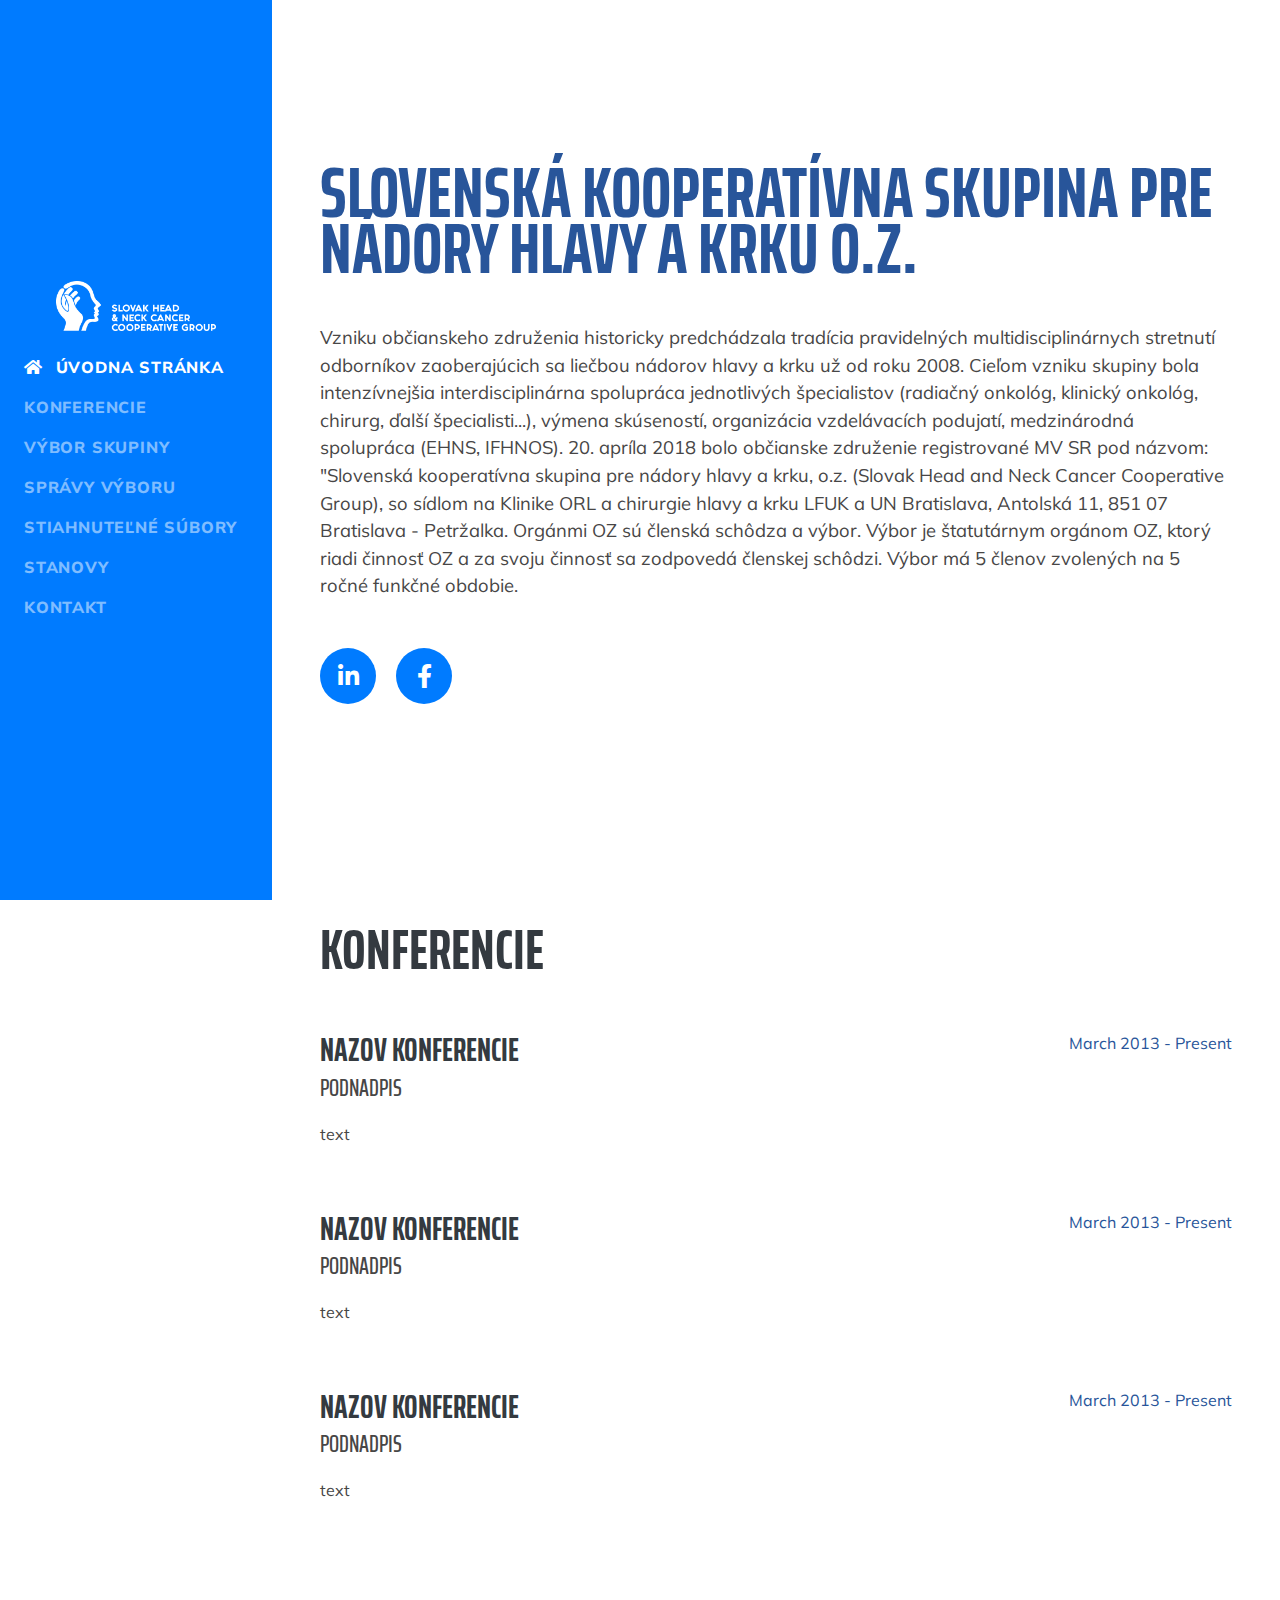
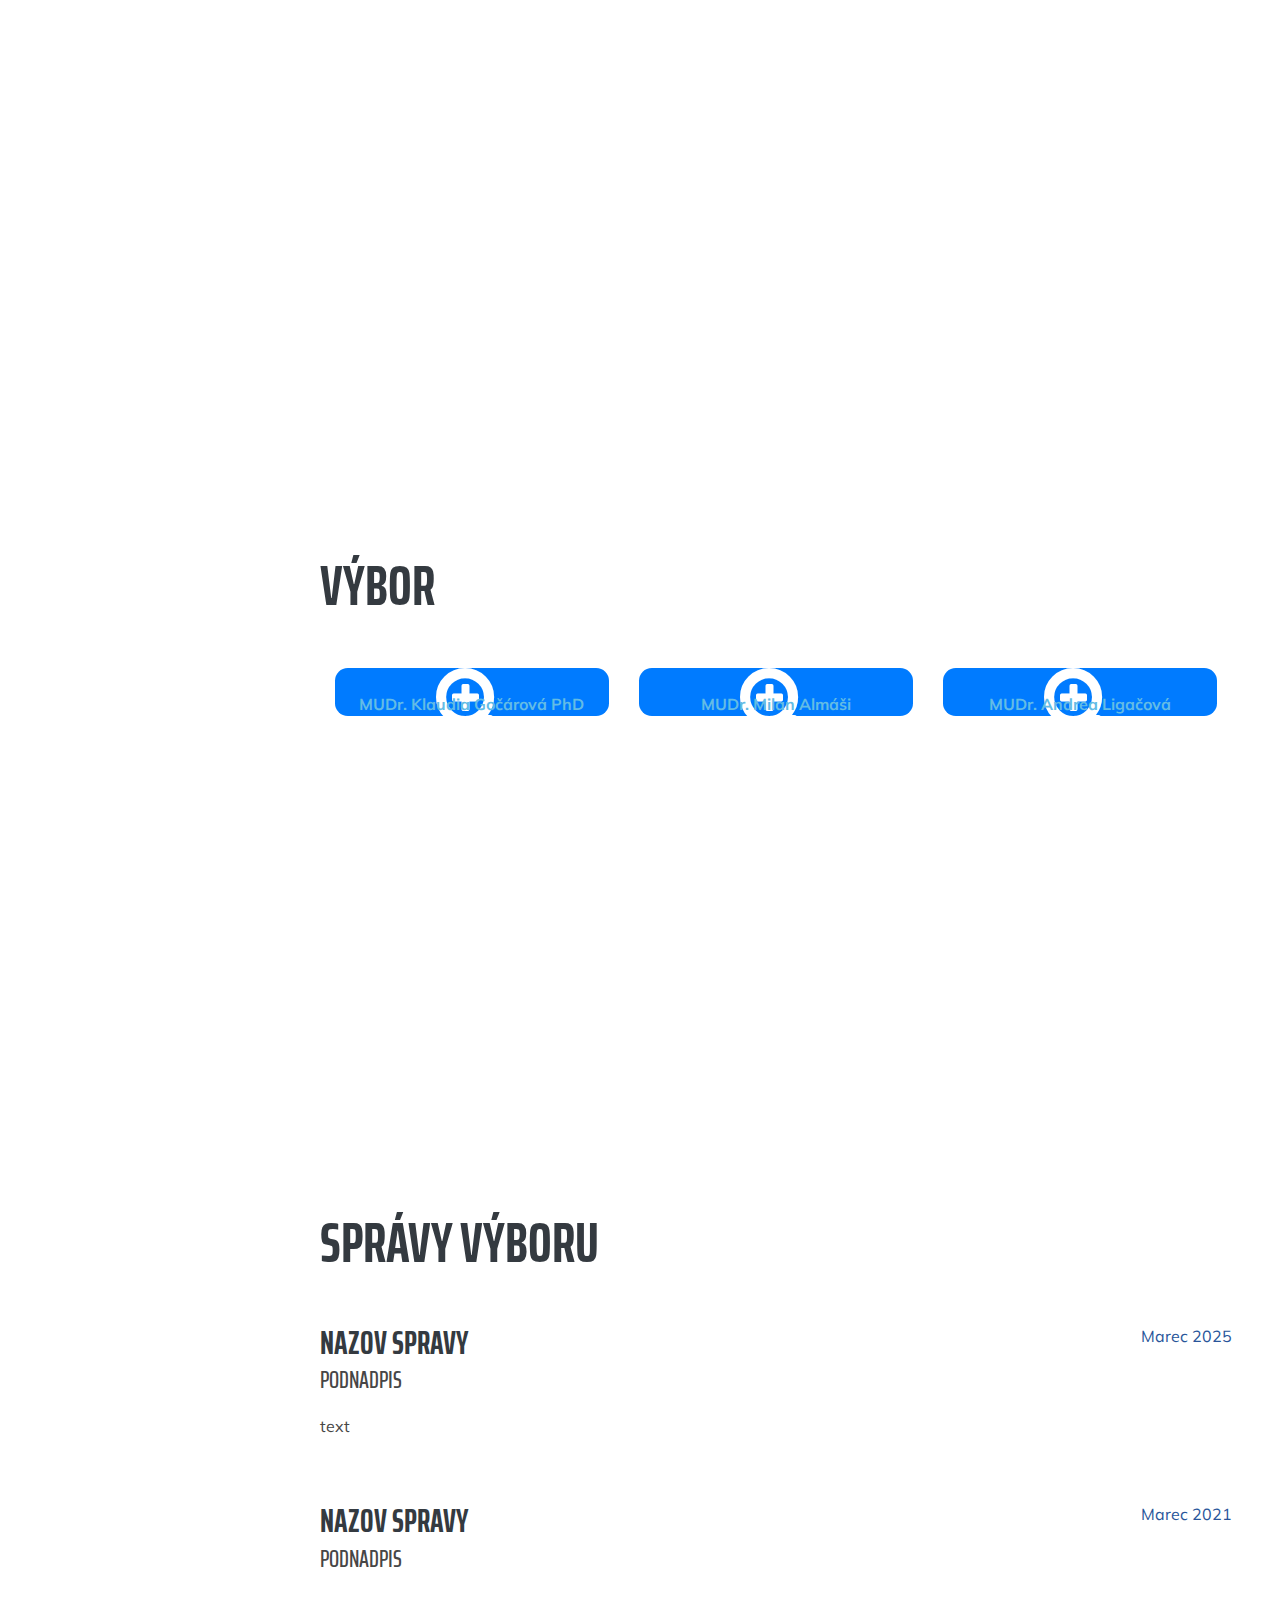
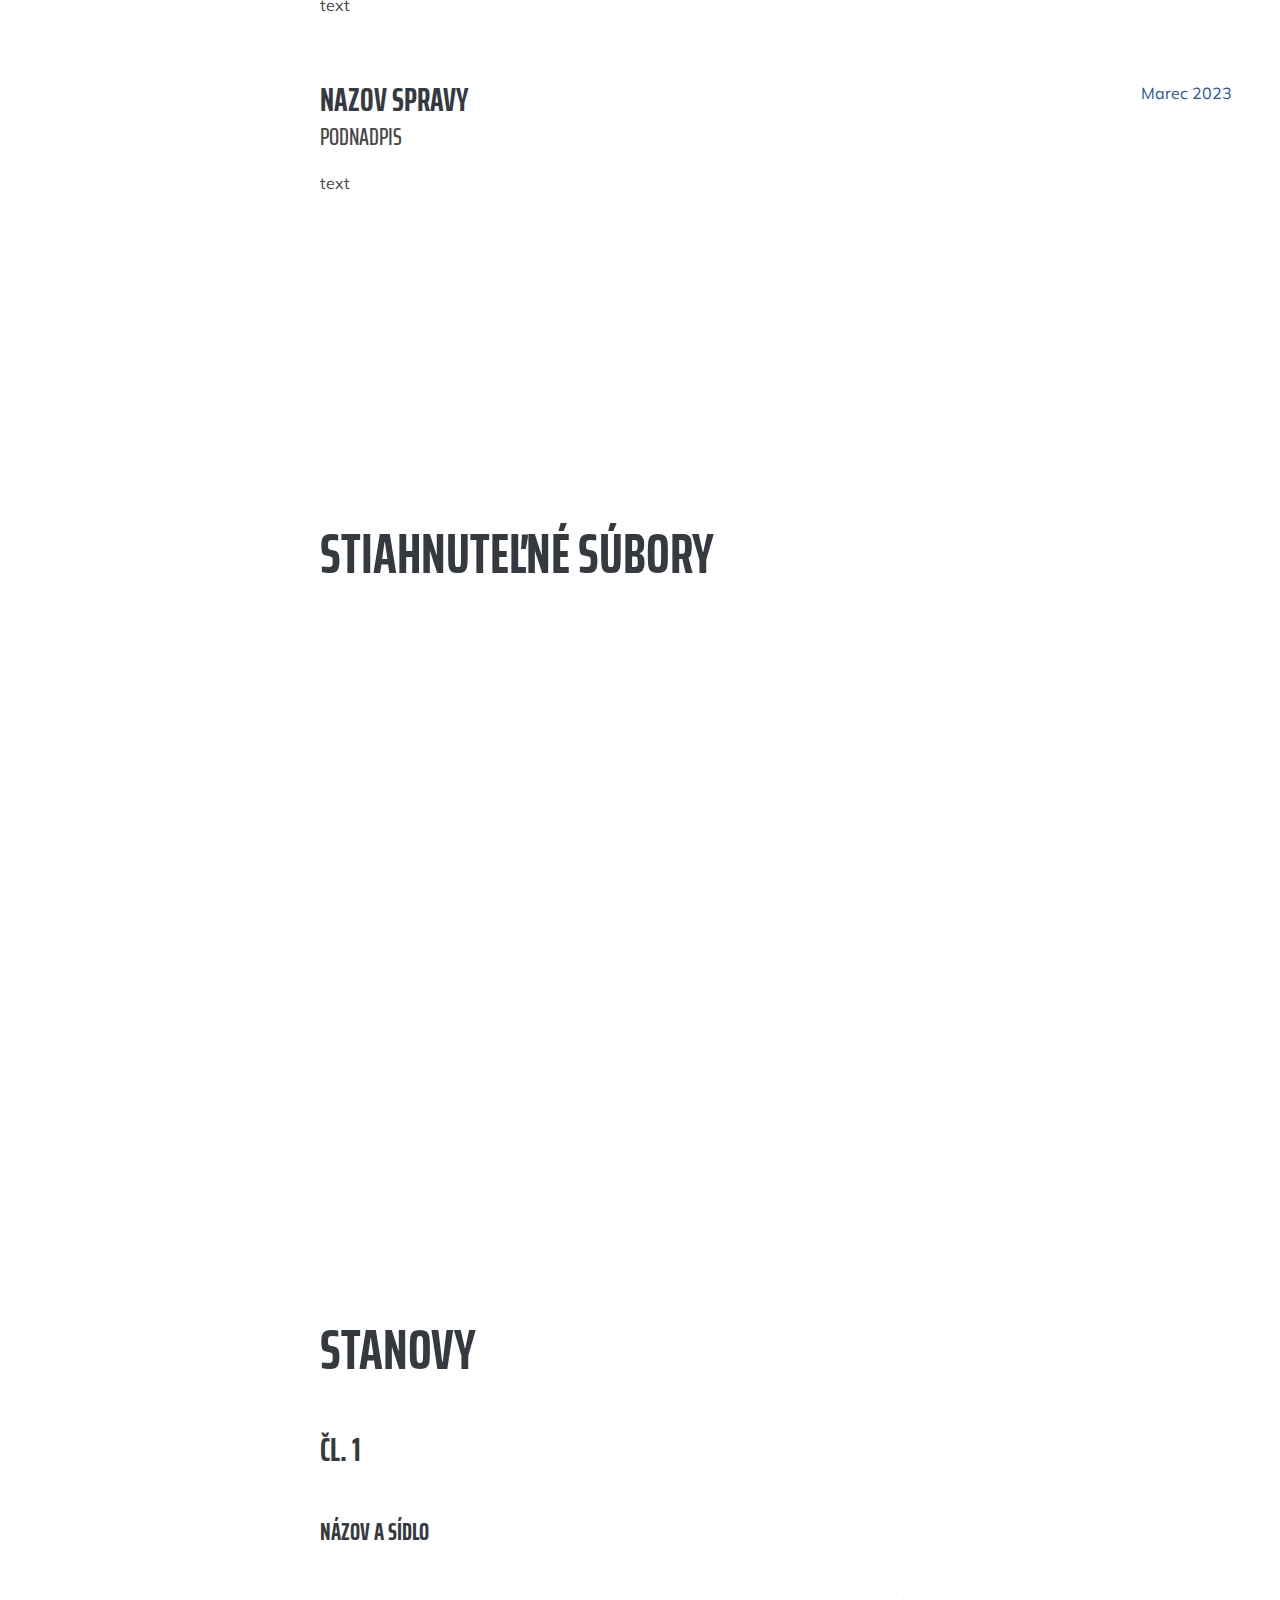
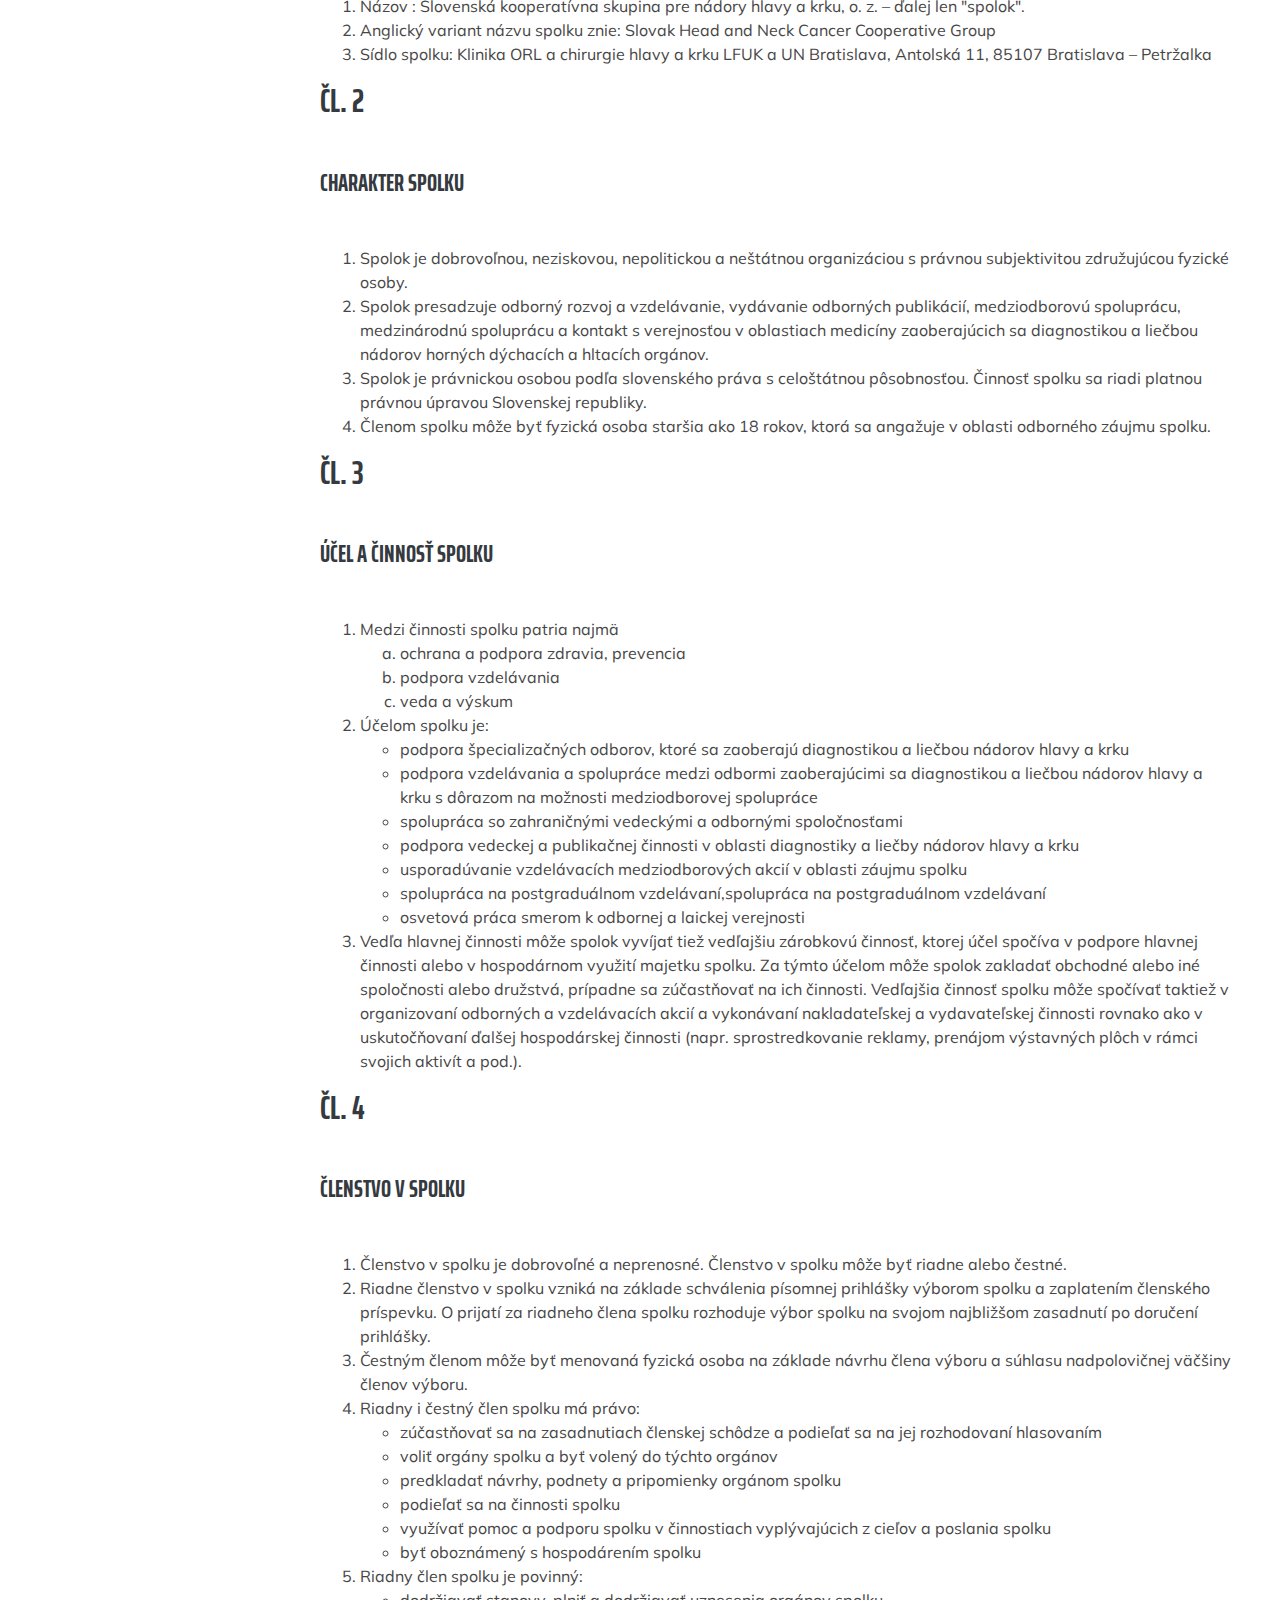
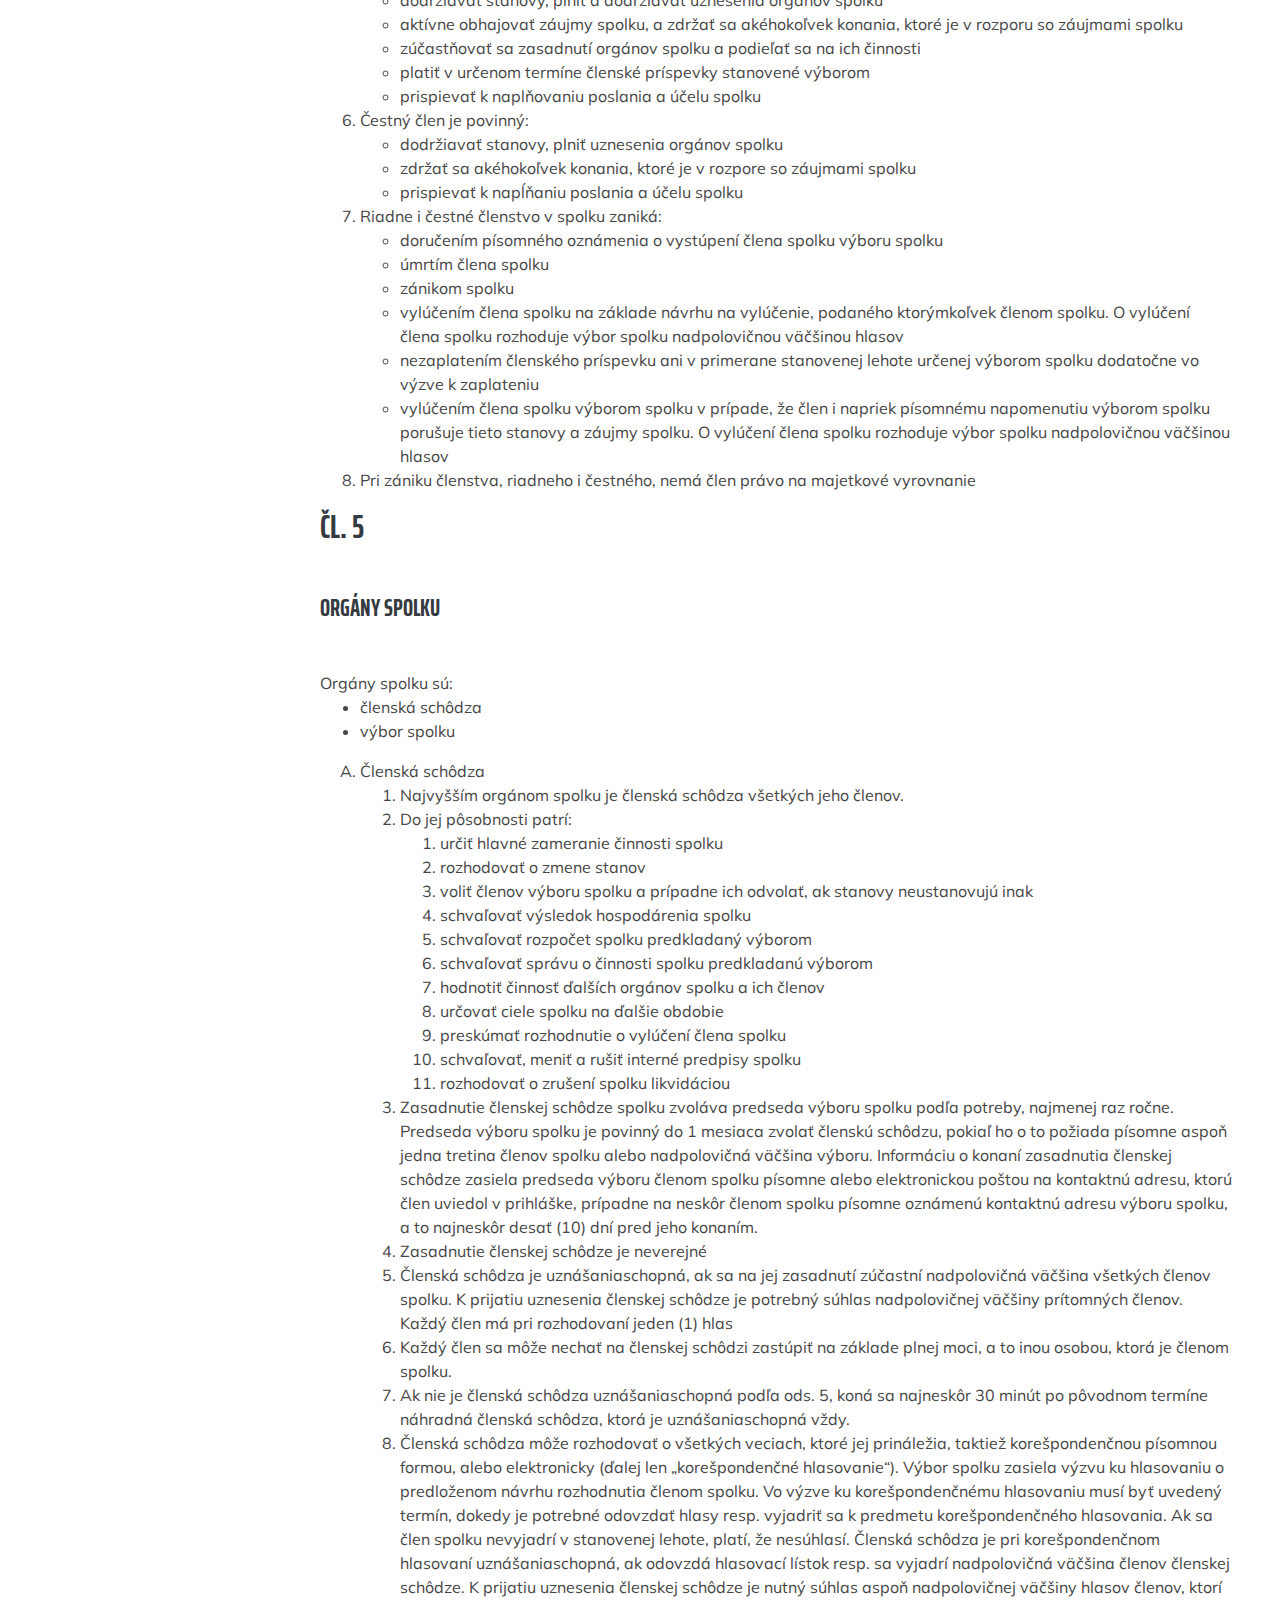
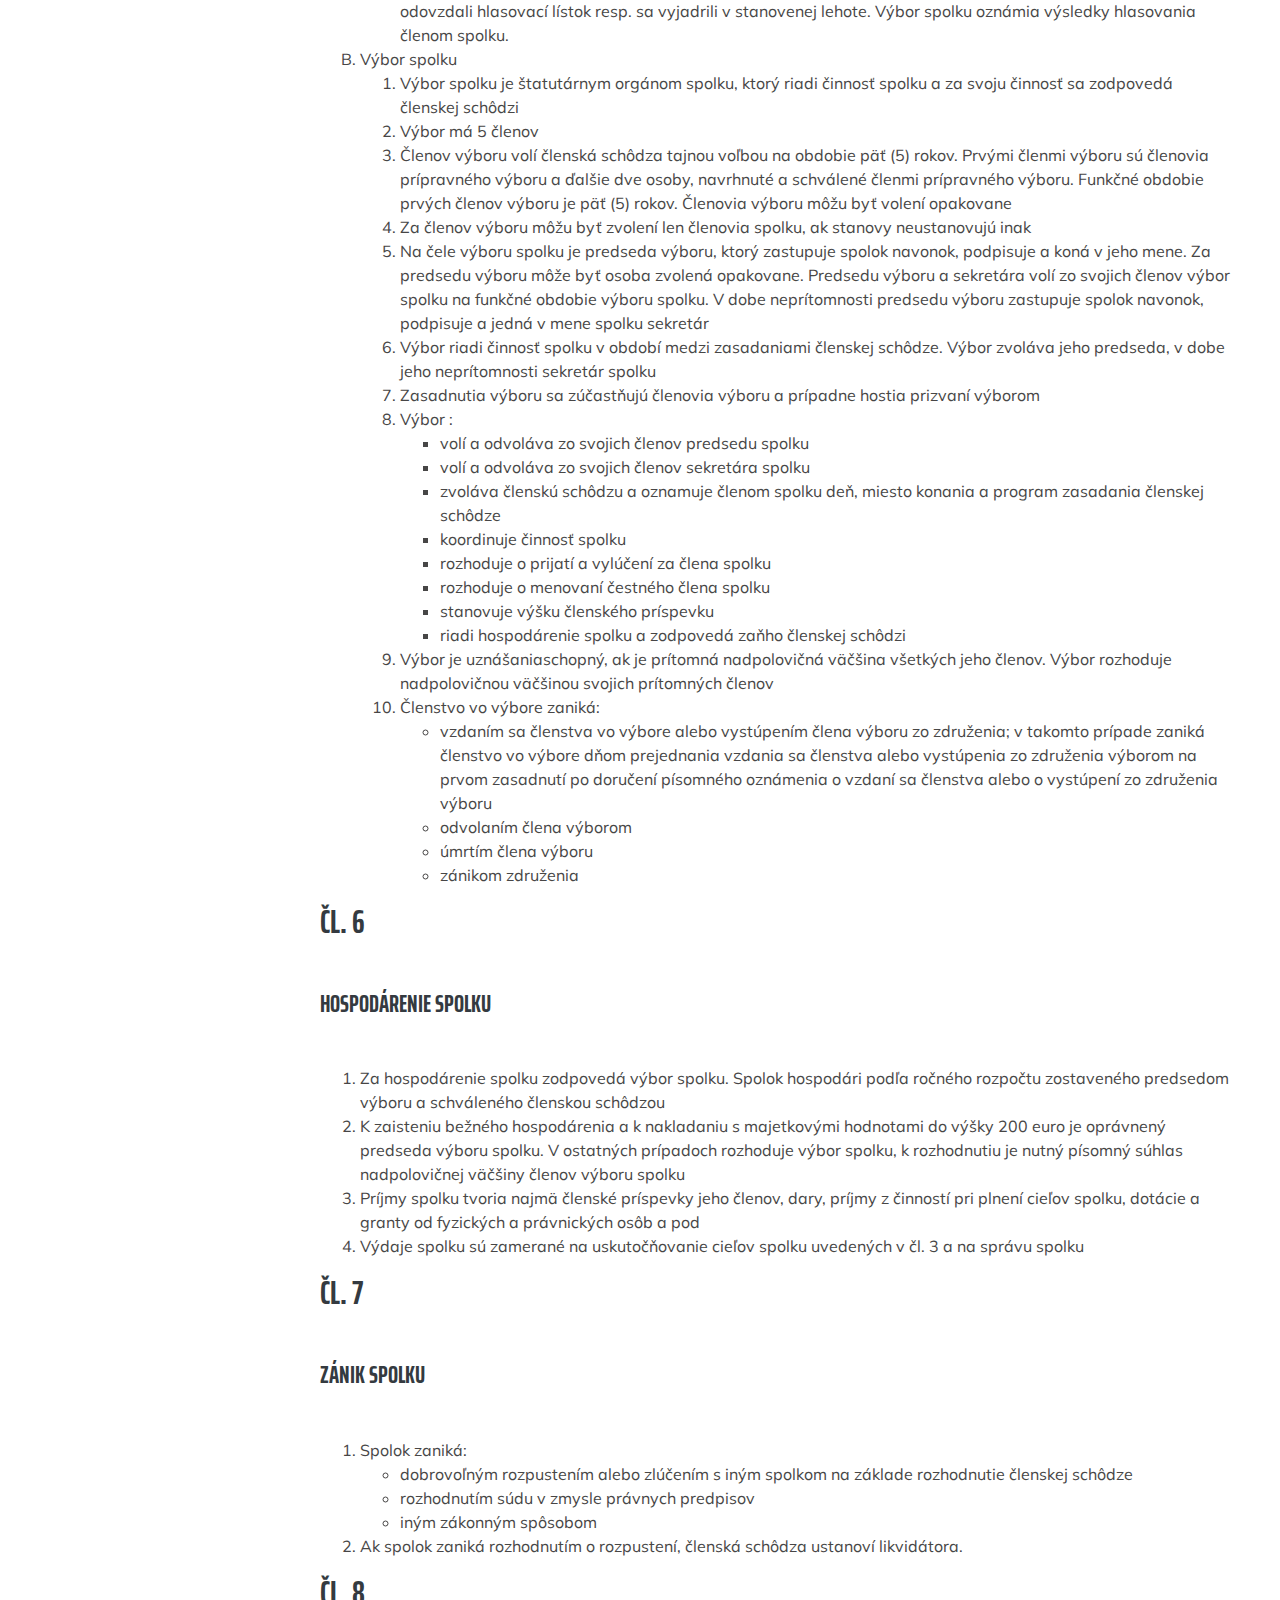
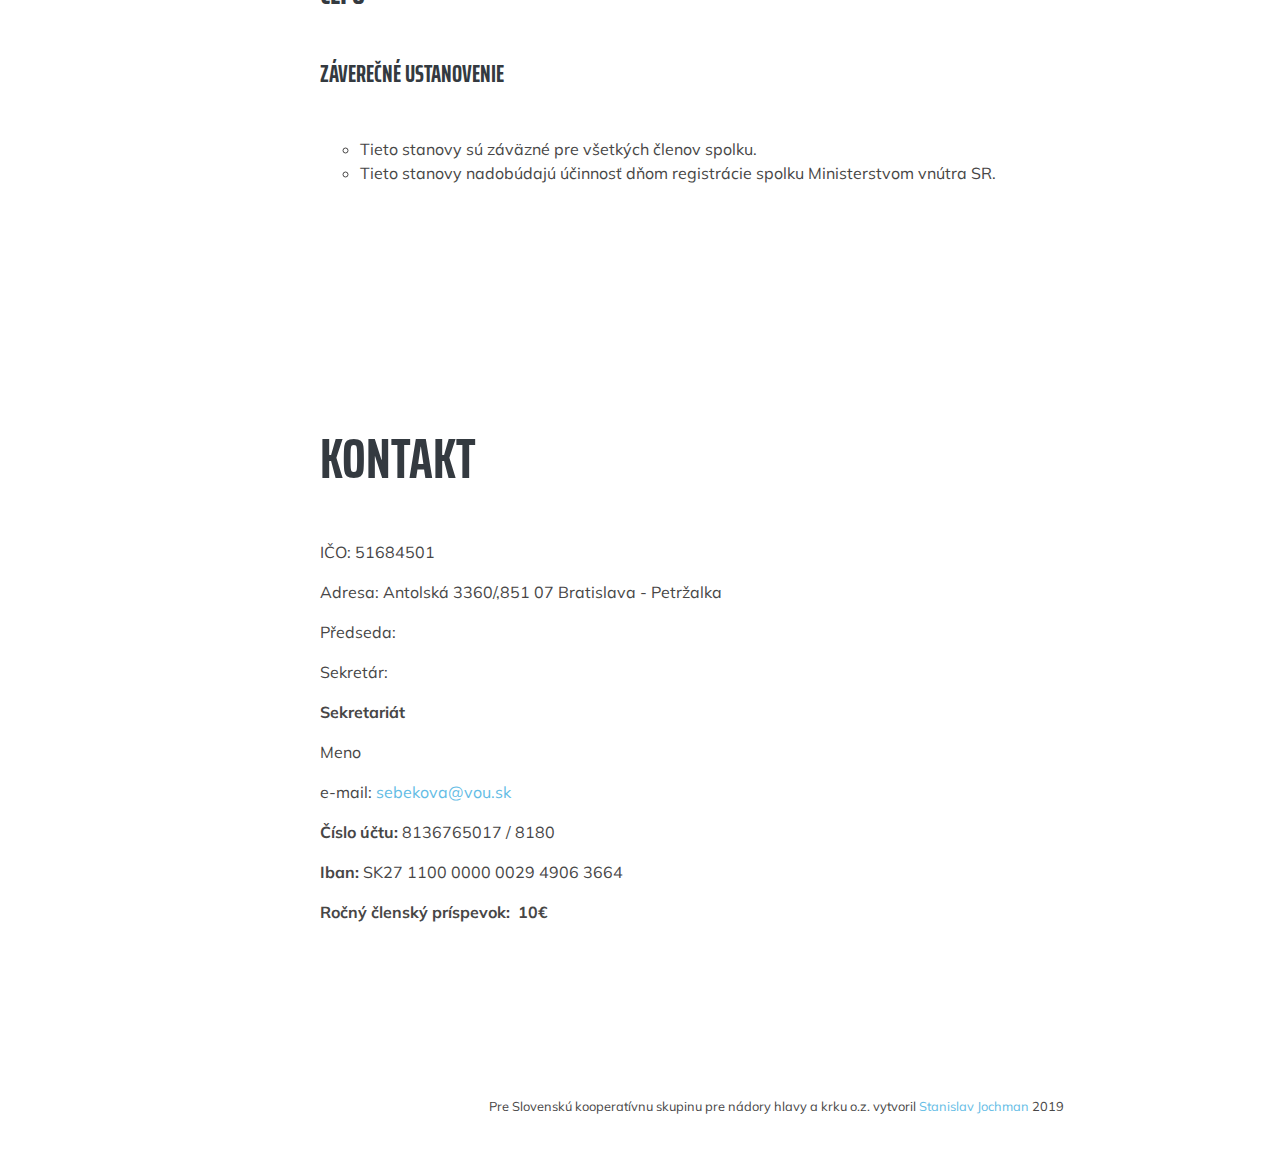
==== index.html @ 2828955d "Merge branch 'master' of github.com:StanislavJochman/Onkologia" ====
<!DOCTYPE html>
<html lang="en">

<head>

  <meta charset="utf-8">
  <meta name="viewport" content="width=device-width, initial-scale=1, shrink-to-fit=no">
  <meta name="description" content="">
  <meta name="author" content="Stanislav Jochman">
  <meta name="google-signin-client_id" content="1061342251645-susm1gm3pf1o994ub63df6mat03vha20.apps.googleusercontent.com">
  <title>Slovenská kooperatívna skupina pre nádory hlavy a krku o.z.</title>

  <!-- Bootstrap core CSS -->
  <link href="vendor/bootstrap/css/bootstrap.min.css" rel="stylesheet">

  <!-- Custom fonts for this template -->
  <link href="https://fonts.googleapis.com/css?family=Saira+Extra+Condensed:500,700" rel="stylesheet">
  <link href="https://fonts.googleapis.com/css?family=Muli:400,400i,800,800i" rel="stylesheet">
  <link href="vendor/fontawesome-free/css/all.min.css" rel="stylesheet">

  <!-- Custom styles for this template -->
  <link href="css/style.css" rel="stylesheet">

</head>

<body id="page-top">

  <nav class="navbar text-md-left navbar-expand-lg navbar-dark bg-primary fixed-top" id="sideNav">
    <a class="navbar-brand js-scroll-trigger" href="#page-top">
      <span class="d-block d-lg-none fas fa-home"></span>
      <span class="d-none d-lg-block">
        <img class="img-fluid img-profile mx-auto mb-2" src="img/logo.png" alt="">
      </span>
    </a>
    <button class="navbar-toggler" type="button" data-toggle="collapse" data-target="#navbarSupportedContent" aria-controls="navbarSupportedContent" aria-expanded="false" aria-label="Toggle navigation">
      <span class="navbar-toggler-icon"></span>
    </button>
    <div class="collapse navbar-collapse" id="navbarSupportedContent">
      <ul class="navbar-nav">
        <li class="nav-item">
          <a class="nav-link js-scroll-trigger" href="#page-top"><span class="fas fa-home">⠀</span>Úvodna stránka</a>
        </li>
        <li class="nav-item">
          <a class="nav-link js-scroll-trigger" href="#konferencie">Konferencie</a>
        </li>
        <li class="nav-item">
          <a class="nav-link js-scroll-trigger" href="#vybor">Výbor skupiny</a>
        </li>
        <li class="nav-item">
          <a class="nav-link js-scroll-trigger" href="#spravy">Správy výboru</a>
        </li>
        <li class="nav-item">
          <a class="nav-link js-scroll-trigger" href="#stiahnutelne">Stiahnuteľné súbory</a>
        </li>
        <li class="nav-item">
          <a class="nav-link js-scroll-trigger" href="#stanovy">Stanovy</a>
        </li>
        <li class="nav-item">
          <a class="nav-link js-scroll-trigger" href="#kontakt">Kontakt</a>
        </li>
      </ul>
    </div>
  </nav>

  <div class="container-fluid p-0">

    <section class="resume-section p-3 p-lg-5 d-flex align-items-center" id="page-top">
      <div class="w-100">
        <h1 class="mb-0 text-primary">Slovenská kooperatívna skupina pre nádory hlavy a krku o.z.</h1>
        <div class="subheading mb-5">
          
        </div>
        <p class="lead mb-5">Vzniku občianskeho združenia historicky predchádzala tradícia pravidelných multidisciplinárnych stretnutí odborníkov zaoberajúcich sa liečbou nádorov hlavy a krku už od roku 2008. Cieľom vzniku skupiny bola intenzívnejšia interdisciplinárna spolupráca jednotlivých špecialistov (radiačný onkológ, klinický onkológ, chirurg, ďalší špecialisti...), výmena skúseností, organizácia vzdelávacích podujatí, medzinárodná spolupráca (EHNS, IFHNOS). 

            20. apríla 2018 bolo občianske združenie registrované MV SR pod názvom: "Slovenská kooperatívna skupina pre nádory hlavy a krku, o.z. (Slovak Head and Neck Cancer Cooperative Group), so sídlom na Klinike ORL a chirurgie hlavy a krku LFUK a UN Bratislava, Antolská 11, 851 07 Bratislava - Petržalka. 
            
            Orgánmi OZ sú členská schôdza a výbor. Výbor je štatutárnym orgánom OZ, ktorý riadi činnosť OZ a za svoju činnosť sa zodpovedá členskej schôdzi. Výbor má 5 členov zvolených na 5 ročné funkčné obdobie.</p>
        <div class="social-icons">
          <a href="#">
            <i class="fab fa-linkedin-in"></i>
          </a>
          <a href="#">
            <i class="fab fa-facebook-f"></i>
          </a>
        </div>
      </div>
    </section>


    <section class="resume-section p-3 p-lg-5 d-flex justify-content-center" id="konferencie">
      <div class="w-100">
        <h2 class="mb-5">Konferencie</h2>

        <div class="resume-item d-flex flex-column flex-md-row justify-content-between mb-5">
          <div class="resume-content">
            <h3 class="mb-0">nazov konferencie</h3>
            <div class="subheading mb-3">podnadpis</div>
            <p>text</p>
          </div>
          <div class="resume-date text-md-right">
            <span class="text-primary">March 2013 - Present</span>
          </div>
        </div>

        <div class="resume-item d-flex flex-column flex-md-row justify-content-between mb-5">
            <div class="resume-content">
              <h3 class="mb-0">nazov konferencie</h3>
              <div class="subheading mb-3">podnadpis</div>
              <p>text</p>
            </div>
            <div class="resume-date text-md-right">
              <span class="text-primary">March 2013 - Present</span>
            </div>
        </div>

        <div class="resume-item d-flex flex-column flex-md-row justify-content-between mb-5">
            <div class="resume-content">
              <h3 class="mb-0">nazov konferencie</h3>
              <div class="subheading mb-3">podnadpis</div>
              <p>text</p>
            </div>
            <div class="resume-date text-md-right">
              <span class="text-primary">March 2013 - Present</span>
            </div>
        </div>
      </div>
    </section>


    <section class="resume-section p-3 p-lg-5 d-flex align-items-center" id="vybor">
      <div class="w-100">
        <h2 class="mb-5">Výbor</h2>
          <div class="portfolio">
            <div class="container">
              <div class="row">
                <div class="col-md-6 col-lg-4">
                  <div class="portfolio-item d-block mx-auto">
                    <div class="portfolio-item-caption d-flex position-absolute h-100 w-100">
                      <div class="portfolio-item-caption-content my-auto w-100 text-center text-white">
                        <i class="fas fa-search-plus fa-3x"></i>
                      </div>
                    </div>
                    <img class="img-fluid about_people_img" src="https://i.pinimg.com/originals/b5/e6/d6/b5e6d6c39a235e9f7b2ec8ef12ee565d.jpg" alt="">
                    <div class="about_people_box"><p class="text-center about_people">MUDr. Klaudia Gočárová PhD</p></div>
                  </div>
                </div>
                <div class="col-md-6 col-lg-4">
                    <div class="portfolio-item d-block mx-auto">
                      <div class="portfolio-item-caption d-flex position-absolute h-100 w-100">
                        <div class="portfolio-item-caption-content my-auto w-100 text-center text-white">
                          <i class="fas fa-search-plus fa-3x"></i>
                        </div>
                      </div>
                      <img class="img-fluid about_people_img" src="https://cdn.pixabay.com/photo/2016/10/09/18/03/smile-1726471_960_720.jpg" alt="">
                      <div class="about_people_box"><p class="text-center about_people">MUDr. Milan Almáši</p></div>
                    </div>
                  </div>
                <div class="col-md-6 col-lg-4">
                  <div class="portfolio-item d-block mx-auto">
                    <div class="portfolio-item-caption d-flex position-absolute h-100 w-100">
                      <div class="portfolio-item-caption-content my-auto w-100 text-center text-white">
                        <i class="fas fa-search-plus fa-3x"></i>
                      </div>
                    </div>
                    <img class="img-fluid about_people_img" src="https://i.pinimg.com/originals/b5/e6/d6/b5e6d6c39a235e9f7b2ec8ef12ee565d.jpg" alt="">
                    <div class="about_people_box"><p class="text-center about_people">MUDr. Andrea Ligačová</p></div>
                  </div>
                </div>
              </div>
            </div>
          </div>
      </div>
    </section>

    

    <section class="resume-section p-3 p-lg-5 d-flex align-items-center" id="spravy">
      <div class="w-100">
        <h2 class="mb-5">Správy výboru</h2>
        <div class="resume-item d-flex flex-column flex-md-row justify-content-between mb-5">
            <div class="resume-content">
              <h3 class="mb-0">Nazov spravy</h3>
              <div class="subheading mb-3">podnadpis</div>
              <p>text</p>
            </div>
            <div class="resume-date text-md-right">
              <span class="text-primary">Marec 2025</span>
            </div>
        </div>
        <div class="resume-item d-flex flex-column flex-md-row justify-content-between mb-5">
            <div class="resume-content">
              <h3 class="mb-0">Nazov spravy</h3>
              <div class="subheading mb-3">podnadpis</div>
              <p>text</p>
            </div>
            <div class="resume-date text-md-right">
              <span class="text-primary">Marec 2021</span>
            </div>
        </div>
        <div class="resume-item d-flex flex-column flex-md-row justify-content-between mb-5">
            <div class="resume-content">
              <h3 class="mb-0">Nazov spravy</h3>
              <div class="subheading mb-3">podnadpis</div>
              <p>text</p>
            </div>
            <div class="resume-date text-md-right">
              <span class="text-primary">Marec 2023</span>
            </div>
        </div>
        
      </div>
    </section>

    <section class="resume-section p-3 p-lg-5 d-flex align-items-center" id="stiahnutelne">
      <div class="w-100">
        <h2 class="mb-5">Stiahnuteľné súbory</h2>
        <div class="g-signin2" id="google-login-button" data-onsuccess="onSignIn" onclick="Onclick()"  data-theme="dark"></div>
        <div class="iframe-container">
          <iframe class="drive" id="drive" src=""></iframe>
        </div>
      </div>
    </section>


    <section class="resume-section p-3 p-lg-5 d-flex align-items-center" id="stanovy">
      <div class="w-100">
        <h2 class="mb-5">Stanovy</h2>
        <h3 class="mb-5">Čl. 1</h3>
        <h4 class="mb-5">Názov a sídlo</h4>
        <ol>
          <li>Názov : Slovenská kooperatívna skupina pre nádory hlavy a krku, o. z. – ďalej len "spolok".</li>
          <li>Anglický variant názvu spolku znie: Slovak Head and Neck Cancer Cooperative Group</li>
          <li>Sídlo spolku: Klinika ORL a chirurgie hlavy a krku LFUK a UN Bratislava, Antolská 11, 85107 Bratislava – Petržalka</li>
        </ol>
        <h3 class="mb-5">Čl. 2</h3>
        <h4 class="mb-5">Charakter spolku</h4>
        <ol>
          <li>Spolok je dobrovoľnou, neziskovou, nepolitickou a neštátnou organizáciou s právnou subjektivitou združujúcou fyzické osoby.</li>
          <li>Spolok presadzuje odborný rozvoj a vzdelávanie, vydávanie odborných publikácií, medziodborovú spoluprácu, medzinárodnú spoluprácu a kontakt s verejnosťou v oblastiach medicíny zaoberajúcich sa diagnostikou a liečbou nádorov horných dýchacích a hltacích orgánov.</li>
          <li>Spolok je právnickou osobou podľa slovenského práva s celoštátnou pôsobnosťou. Činnosť spolku sa riadi platnou právnou úpravou Slovenskej republiky.</li>
          <li>Členom spolku môže byť fyzická osoba staršia ako 18 rokov, ktorá sa angažuje v oblasti odborného záujmu spolku.</li>
        </ol>
        <h3 class="mb-5">Čl. 3</h3>
        <h4 class="mb-5">Účel a činnosť spolku</h4>
        <ol>
            <li>Medzi činnosti spolku patria najmä
              <ol type="a">
                <li>ochrana a podpora zdravia, prevencia</li>
                <li>podpora vzdelávania</li>
                <li>veda a výskum</li>
              </ol>
            </li>
            <li>Účelom spolku je:
                <ul>
                    <li>podpora špecializačných odborov, ktoré sa zaoberajú diagnostikou a liečbou nádorov hlavy a krku</li>
                    <li>podpora vzdelávania a spolupráce medzi odbormi zaoberajúcimi sa diagnostikou a liečbou nádorov hlavy a krku s dôrazom na možnosti medziodborovej spolupráce</li>
                    <li>spolupráca so zahraničnými vedeckými a odbornými spoločnosťami</li>
                    <li>podpora vedeckej a publikačnej činnosti v oblasti diagnostiky a liečby nádorov hlavy a krku</li>
                    <li>usporadúvanie vzdelávacích medziodborových akcií v oblasti záujmu spolku</li>
                    <li>spolupráca na postgraduálnom vzdelávaní,spolupráca na postgraduálnom vzdelávaní</li>
                    <li>osvetová práca smerom k odbornej a laickej verejnosti</li>
                  </ul>
            </li>
            <li>Vedľa hlavnej činnosti môže spolok vyvíjať tiež vedľajšiu zárobkovú činnosť, ktorej účel spočíva
                v podpore hlavnej činnosti alebo v hospodárnom využití majetku spolku. Za týmto účelom môže
                spolok zakladať obchodné alebo iné spoločnosti alebo družstvá, prípadne sa zúčastňovať na ich
                činnosti. Vedľajšia činnosť spolku môže spočívať taktiež v organizovaní odborných a vzdelávacích
                akcií a vykonávaní nakladateľskej a vydavateľskej činnosti rovnako ako v uskutočňovaní ďalšej
                hospodárskej činnosti (napr. sprostredkovanie reklamy, prenájom výstavných plôch v rámci
                svojich aktivít a pod.).</li>
          </ol>
        <h3 class="mb-5">Čl. 4</h3>
        <h4 class="mb-5">Členstvo v spolku</h4>
        <ol>
            <li>Členstvo v spolku je dobrovoľné a neprenosné. Členstvo v spolku môže byť riadne alebo čestné.</li>
            <li>Riadne členstvo v spolku vzniká na základe schválenia písomnej prihlášky výborom spolku a
                zaplatením členského príspevku. O prijatí za riadneho člena spolku rozhoduje výbor spolku na
                svojom najbližšom zasadnutí po doručení prihlášky.</li>
            <li>Čestným členom môže byť menovaná fyzická osoba na základe návrhu člena výboru a súhlasu
                nadpolovičnej väčšiny členov výboru.</li>
            <li>Riadny i čestný člen spolku má právo:
                <ul>
                  <li>zúčastňovať sa na zasadnutiach členskej schôdze a podieľať sa na jej rozhodovaní hlasovaním</li>
                  <li>voliť orgány spolku a byť volený do týchto orgánov</li>
                  <li>predkladať návrhy, podnety a pripomienky orgánom spolku</li>
                  <li>podieľať sa na činnosti spolku</li>
                  <li>využívať pomoc a podporu spolku v činnostiach vyplývajúcich z cieľov a poslania spolku</li>
                  <li>byť oboznámený s hospodárením spolku</li>
                </ul>
            </li>
            <li>Riadny člen spolku je povinný:
              <ul>
                  <li>dodržiavať stanovy, plniť a dodržiavať uznesenia orgánov spolku</li>
                  <li>aktívne obhajovať záujmy spolku, a zdržať sa akéhokoľvek konania, ktoré je v rozporu so záujmami spolku</li>
                  <li>zúčastňovať sa zasadnutí orgánov spolku a podieľať sa na ich činnosti</li>
                  <li>platiť v určenom termíne členské príspevky stanovené výborom</li>
                  <li>prispievať k naplňovaniu poslania a účelu spolku</li>
                </ul>
            </li>
            <li>Čestný člen je povinný:
              <ul>
                  <li>dodržiavať stanovy, plniť uznesenia orgánov spolku</li>
                  <li>zdržať sa akéhokoľvek konania, ktoré je v rozpore so záujmami spolku</li>
                  <li>prispievať k napĺňaniu poslania a účelu spolku</li>
              </ul>
            </li>
            <li>Riadne i čestné členstvo v spolku zaniká:
              <ul>
                  <li>doručením písomného oznámenia o vystúpení člena spolku výboru spolku</li>
                  <li>úmrtím člena spolku</li>
                  <li>zánikom spolku</li>
                  <li>vylúčením člena spolku na základe návrhu na vylúčenie, podaného ktorýmkoľvek členom
                      spolku. O vylúčení člena spolku rozhoduje výbor spolku nadpolovičnou väčšinou hlasov</li>
                  <li>nezaplatením členského príspevku ani v primerane stanovenej lehote určenej výborom
                      spolku dodatočne vo výzve k zaplateniu</li>
                  <li>vylúčením člena spolku výborom spolku v prípade, že člen i napriek písomnému
                      napomenutiu výborom spolku porušuje tieto stanovy a záujmy spolku. O vylúčení člena
                      spolku rozhoduje výbor spolku nadpolovičnou väčšinou hlasov</li>
                </ul>
            </li>
            <li>Pri zániku členstva, riadneho i čestného, nemá člen právo na majetkové vyrovnanie</li>
          </ol>
        <h3 class="mb-5">Čl. 5</h3>
        <h4 class="mb-5">Orgány spolku</h4>
        Orgány spolku sú:
        <ul>
            <li>členská schôdza</li>
            <li>výbor spolku</li>
        </ul>
        <ol type="A">
            <li>Členská schôdza
              <ol type="1">
                <li>Najvyšším orgánom spolku je členská schôdza všetkých jeho členov.</li>
                <li>Do jej pôsobnosti patrí:
                  <ul style="list-style-type:sqare;">
                    <li>určiť hlavné zameranie činnosti spolku</li>
                    <li>rozhodovať o zmene stanov</li>
                    <li>voliť členov výboru spolku a prípadne ich odvolať, ak stanovy neustanovujú inak</li>
                    <li>schvaľovať výsledok hospodárenia spolku</li>
                    <li>schvaľovať rozpočet spolku predkladaný výborom</li>
                    <li>schvaľovať správu o činnosti spolku predkladanú výborom</li>
                    <li>hodnotiť činnosť ďalších orgánov spolku a ich členov</li>
                    <li>určovať ciele spolku na ďalšie obdobie</li>
                    <li>preskúmať rozhodnutie o vylúčení člena spolku</li>
                    <li>schvaľovať, meniť a rušiť interné predpisy spolku</li>
                    <li>rozhodovať o zrušení spolku likvidáciou</li>
                  </ul>
                </li>
                <li>Zasadnutie členskej schôdze spolku zvoláva predseda výboru spolku podľa potreby,
                    najmenej raz ročne. Predseda výboru spolku je povinný do 1 mesiaca zvolať členskú
                    schôdzu, pokiaľ ho o to požiada písomne aspoň jedna tretina členov spolku alebo
                    nadpolovičná väčšina výboru. Informáciu o konaní zasadnutia členskej schôdze zasiela
                    predseda výboru členom spolku písomne alebo elektronickou poštou na kontaktnú
                    adresu, ktorú člen uviedol v prihláške, prípadne na neskôr členom spolku písomne
                    oznámenú kontaktnú adresu výboru spolku, a to najneskôr desať (10) dní pred jeho
                    konaním.</li>
                <li>Zasadnutie členskej schôdze je neverejné</li>
                <li>Členská schôdza je uznášaniaschopná, ak sa na jej zasadnutí zúčastní nadpolovičná
                    väčšina všetkých členov spolku. K prijatiu uznesenia členskej schôdze je potrebný súhlas
                    nadpolovičnej väčšiny prítomných členov. Každý člen má pri rozhodovaní jeden (1) hlas</li>
                <li>Každý člen sa môže nechať na členskej schôdzi zastúpiť na základe plnej moci, a to inou
                    osobou, ktorá je členom spolku.</li>
                <li>Ak nie je členská schôdza uznášaniaschopná podľa ods. 5, koná sa najneskôr 30 minút po
                    pôvodnom termíne náhradná členská schôdza, ktorá je uznášaniaschopná vždy.</li>
                <li>Členská schôdza môže rozhodovať o všetkých veciach, ktoré jej prináležia, taktiež
                    korešpondenčnou písomnou formou, alebo elektronicky (ďalej len „korešpondenčné
                    hlasovanie“). Výbor spolku zasiela výzvu ku hlasovaniu o predloženom návrhu
                    rozhodnutia členom spolku. Vo výzve ku korešpondenčnému hlasovaniu musí byť
                    uvedený termín, dokedy je potrebné odovzdať hlasy resp. vyjadriť sa k predmetu
                    korešpondenčného hlasovania. Ak sa člen spolku nevyjadrí v stanovenej lehote, platí, že
                    nesúhlasí. Členská schôdza je pri korešpondenčnom hlasovaní uznášaniaschopná, ak
                    odovzdá hlasovací lístok resp. sa vyjadrí nadpolovičná väčšina členov členskej schôdze. K
                    prijatiu uznesenia členskej schôdze je nutný súhlas aspoň nadpolovičnej väčšiny hlasov
                    členov, ktorí odovzdali hlasovací lístok resp. sa vyjadrili v stanovenej lehote. Výbor
                    spolku oznámia výsledky hlasovania členom spolku.</li>
              </ol>
            </li>
            <li>Výbor spolku
              <ol type="1">
                <li>Výbor spolku je štatutárnym orgánom spolku, ktorý riadi činnosť spolku a za svoju
                    činnosť sa zodpovedá členskej schôdzi</li>
                <li>Výbor má 5 členov</li>
                <li>Členov výboru volí členská schôdza tajnou voľbou na obdobie päť (5) rokov. Prvými
                    členmi výboru sú členovia prípravného výboru a ďalšie dve osoby, navrhnuté
                    a schválené členmi prípravného výboru. Funkčné obdobie prvých členov výboru je päť
                    (5) rokov. Členovia výboru môžu byť volení opakovane</li>
                <li>Za členov výboru môžu byť zvolení len členovia spolku, ak stanovy neustanovujú inak</li>
                <li>Na čele výboru spolku je predseda výboru, ktorý zastupuje spolok navonok, podpisuje a
                    koná v jeho mene. Za predsedu výboru môže byť osoba zvolená opakovane. Predsedu
                    výboru a sekretára volí zo svojich členov výbor spolku na funkčné obdobie výboru
                    spolku. V dobe neprítomnosti predsedu výboru zastupuje spolok navonok, podpisuje a
                    jedná v mene spolku sekretár</li>
                <li>Výbor riadi činnosť spolku v období medzi zasadaniami členskej schôdze. Výbor zvoláva
                    jeho predseda, v dobe jeho neprítomnosti sekretár spolku</li>
                <li>Zasadnutia výboru sa zúčastňujú členovia výboru a prípadne hostia prizvaní výborom</li>
                <li>Výbor :
                  <ul>
                    <li>volí a odvoláva zo svojich členov predsedu spolku</li>
                    <li>volí a odvoláva zo svojich členov sekretára spolku</li>
                    <li>zvoláva členskú schôdzu a oznamuje členom spolku deň, miesto konania a
                        program zasadania členskej schôdze</li>
                    <li>koordinuje činnosť spolku</li>
                    <li>rozhoduje o prijatí a vylúčení za člena spolku</li>
                    <li>rozhoduje o menovaní čestného člena spolku</li>
                    <li>stanovuje výšku členského príspevku</li>
                    <li>riadi hospodárenie spolku a zodpovedá zaňho členskej schôdzi</li>
                  </ul>
                </li>
                <li>Výbor je uznášaniaschopný, ak je prítomná nadpolovičná väčšina všetkých jeho členov.
                    Výbor rozhoduje nadpolovičnou väčšinou svojich prítomných členov</li>
                <li>Členstvo vo výbore zaniká:
                  <ul style="list-style-type: circle;">
                    <li>vzdaním sa členstva vo výbore alebo vystúpením člena výboru zo združenia;
                        v takomto prípade zaniká členstvo vo výbore dňom prejednania vzdania sa
                        členstva alebo vystúpenia zo združenia výborom na prvom zasadnutí po doručení
                        písomného oznámenia o vzdaní sa členstva alebo o vystúpení zo združenia výboru</li>
                    <li>odvolaním člena výborom</li>
                    <li>úmrtím člena výboru</li>
                    <li>zánikom združenia</li>
                  </ul>
                </li>
              </ol>
            </li>
          </ol>
        <h3 class="mb-5">Čl. 6</h3>
        <h4 class="mb-5">Hospodárenie spolku</h4>
          <ol>
            <li>Za hospodárenie spolku zodpovedá výbor spolku. Spolok hospodári podľa ročného rozpočtu
                zostaveného predsedom výboru a schváleného členskou schôdzou</li>
            <li>K zaisteniu bežného hospodárenia a k nakladaniu s majetkovými hodnotami do výšky 200 euro
                je oprávnený predseda výboru spolku. V ostatných prípadoch rozhoduje výbor spolku,
                k rozhodnutiu je nutný písomný súhlas nadpolovičnej väčšiny členov výboru spolku</li>
            <li>Príjmy spolku tvoria najmä členské príspevky jeho členov, dary, príjmy z činností pri plnení cieľov
                spolku, dotácie a granty od fyzických a právnických osôb a pod</li>
            <li>Výdaje spolku sú zamerané na uskutočňovanie cieľov spolku uvedených v čl. 3 a na správu
                spolku</li>
          </ol>
        <h3 class="mb-5">Čl. 7</h3>
        <h4 class="mb-5">Zánik spolku</h4>
          <ol>
            <li>Spolok zaniká:
              <ul style="list-style-type: circle;">
                <li>dobrovoľným rozpustením alebo zlúčením s iným spolkom na základe rozhodnutie
                    členskej schôdze</li>
                <li>rozhodnutím súdu v zmysle právnych predpisov</li>
                <li>iným zákonným spôsobom</li>
              </ul>
            </li>
            <li>Ak spolok zaniká rozhodnutím o rozpustení, členská schôdza ustanoví likvidátora.</li>
          </ol>
        <h3 class="mb-5">Čl. 8</h3>
        <h4 class="mb-5">Záverečné ustanovenie</h4>
          <ul style="list-style-type: circle;">
              <li>Tieto stanovy sú záväzné pre všetkých členov spolku.</li>
              <li>Tieto stanovy nadobúdajú účinnosť dňom registrácie spolku Ministerstvom vnútra SR.</li>
          </ul>
        
      </div>
    </section>



    <section class="resume-section p-3 p-lg-5 d-flex align-items-center" id="kontakt">
      <div class="w-100">
        <h2 class="mb-5">Kontakt</h2>
          <p><span>IČO: 51684501</span></p>
          <p><span>Adresa: Antolská 3360/,851 07 Bratislava - Petržalka</span></p>
          <p><span>Předseda: </span></p>
          <p><span>Sekretár: </span></p>
          <p><strong>Sekretariát </strong></p>
          <p>Meno</p>
          <p>e-mail:&nbsp;<a href="mailto:monika.mikulasova@fnmotol.cz">sebekova@vou.sk</a></p>
          <p><span><strong>Číslo účtu:</strong> 8136765017 / 8180</span></p>
          <p><span><strong>Iban:</strong> SK27 1100 0000 0029 4906 3664</span></p>
          <!--<p><span>web: </span></p>-->
          <p><strong>Ročný členský príspevok:&nbsp; 10€</strong></p></div>
      </div>
    </section>
    <div class="copyright py-4 text-center text-black">
      <div class="container">
        <small>Pre Slovenskú kooperatívnu skupinu pre nádory hlavy a krku o.z. vytvoril <a href="http://stanislavjochman.wz.sk/" target="_blank">Stanislav Jochman</a> 2019</small>
      </div>
    </div>
  </div>

  <!-- Bootstrap core JavaScript -->
  <script src="vendor/jquery/jquery.js"></script>
  <script src="vendor/bootstrap/js/bootstrap.bundle.js"></script>

  <!-- Plugin JavaScript -->
  <script src="vendor/jquery-easing/jquery.easing.js"></script>

  <!-- Custom scripts for this template -->
  <script src="js/script.js"></script>

  <!-- google auth -->
  <script src="https://apis.google.com/js/platform.js" async defer></script>
  <script src="https://apis.google.com/js/platform.js?onload=init" async defer></script>

  
</body>

</html>
---- css/style.css ----
body {
  font-family: 'Muli', -apple-system, BlinkMacSystemFont, 'Segoe UI', Roboto, 'Helvetica Neue', Arial, sans-serif, 'Apple Color Emoji', 'Segoe UI Emoji', 'Segoe UI Symbol', 'Noto Color Emoji';
  padding-top: 54px;
  color: #474646;
}

@media (min-width: 992px) {
  body {
    padding-top: 0;
    padding-left: 17rem;
  }
}

h1,
h2,
h3,
h4,
h5,
h6 {
  font-family: 'Saira Extra Condensed', -apple-system, BlinkMacSystemFont, 'Segoe UI', Roboto, 'Helvetica Neue', Arial, sans-serif, 'Apple Color Emoji', 'Segoe UI Emoji', 'Segoe UI Symbol', 'Noto Color Emoji';
  font-weight: 700;
  text-transform: uppercase;
  color: #343a40;
}

h1 {
  font-size: 2rem;
  line-height: 2rem;
}
h2 {
  font-size: 2rem;
}
h3 {
  font-size: 1.5rem;
}
@media (min-width: 570px) {
  h1 {
    font-size: 3rem;
    line-height: 3rem;
  }
  h2 {
    font-size: 3.5rem;
  }
  h3 {
    font-size: 2rem;
  }
}
@media (min-width: 1200px) {
  h1 {
    font-size: 4.5rem;
    line-height: 3.5rem;
  }
  h2 {
    font-size: 3.5rem;
  }
  h3 {
    font-size: 2rem;
  }
}


p.lead {
  font-size: 1.15rem;
  font-weight: 400;
}

.subheading {
  text-transform: uppercase;
  font-weight: 500;
  font-family: 'Saira Extra Condensed', -apple-system, BlinkMacSystemFont, 'Segoe UI', Roboto, 'Helvetica Neue', Arial, sans-serif, 'Apple Color Emoji', 'Segoe UI Emoji', 'Segoe UI Symbol', 'Noto Color Emoji';
  font-size: 1.5rem;
}

.social-icons a {
  display: inline-block;
  height: 3.5rem;
  width: 3.5rem;
  background-color: #007bff;
  color: #fff !important;
  border-radius: 100%;
  text-align: center;
  font-size: 1.5rem;
  line-height: 3.5rem;
  margin-right: 1rem;
}

.social-icons a:last-child {
  margin-right: 0;
}

.social-icons a:hover {
  background-color: #007bff;
}

.dev-icons {
  font-size: 3rem;
}

.dev-icons .list-inline-item i:hover {
  color: #007bff;
}

#sideNav .navbar-nav .nav-item .nav-link {
  font-weight: 800;
  letter-spacing: 0.05rem;
  text-transform: uppercase;
}

#sideNav .navbar-toggler:focus {
  outline-color: #63BCE5;
}

@media (min-width: 992px) {
  #sideNav {
    text-align: center;
    position: fixed;
    top: 0;
    left: 0;
    display: -webkit-box;
    display: -ms-flexbox;
    display: flex;
    -webkit-box-orient: vertical;
    -webkit-box-direction: normal;
    -ms-flex-direction: column;
    flex-direction: column;
    width: 17rem;
    height: 100vh;
  }
  #sideNav .navbar-brand {
    display: -webkit-box;
    display: -ms-flexbox;
    display: flex;
    margin: auto auto 0;
    padding: 0.5rem;
  }
  #sideNav .navbar-brand .img-profile {
    max-width: 10rem;
    max-height: 10rem;
  }
  #sideNav .navbar-brand .img-profile:hover {
    -webkit-filter: invert(1) hue-rotate(45deg);
    filter: invert(1) hue-rotate(45deg);
    opacity: 0.4;
  }
  #sideNav .navbar-collapse {
    display: -webkit-box;
    display: -ms-flexbox;
    display: flex;
    -webkit-box-align: start;
    -ms-flex-align: start;
    align-items: flex-start;
    -webkit-box-flex: 0;
    -ms-flex-positive: 0;
    flex-grow: 0;
    width: 100%;
    margin-bottom: auto;
  }
  #sideNav .navbar-collapse .navbar-nav {
    -webkit-box-orient: vertical;
    -webkit-box-direction: normal;
    -ms-flex-direction: column;
    flex-direction: column;
    width: 100%;
  }
  #sideNav .navbar-collapse .navbar-nav .nav-item {
    display: block;
  }
  #sideNav .navbar-collapse .navbar-nav .nav-item .nav-link {
    display: block;
  }
}

section.resume-section {
  padding-top: 3rem !important;
  padding-bottom: 3rem !important;
  max-width: 75rem;
}

section.resume-section .resume-item .resume-date {
  min-width: none;
}

@media (min-width: 768px) {
  section.resume-section {
    min-height: 100vh;
  }
  section.resume-section .resume-item .resume-date {
    min-width: 18rem;
  }
}

@media (min-width: 992px) {
  section.resume-section {
    padding-top: 1rem !important;
    padding-bottom: -3rem !important;
  }
}

.bg-primary {
  background-color: #28559A;
}

.text-primary {
  color: #28559A !important;
}
.text-secondary {
  color: #63BCE5 !important;
}

a {
  color: #63BCE5;
}

a:hover, a:focus, a:active {
  color: #28559A !important;
}
.nav-link:hover{
  color: #28559A !important;
}

.portfolio {
  margin-bottom: -15px;
  color: #63BCE5;
  font-weight: 700;
}

.portfolio .portfolio-item {
  position: relative;
  display: block;
  max-width: 25rem;
  margin-bottom: 15px;
  
}

.portfolio .portfolio-item .portfolio-item-caption {
  -webkit-transition: all ease 0.5s;
  transition: all ease 0.5s;
  background-color: #007bff!important;border-radius: 1vw;
  
}
.portfolio .portfolio-item .portfolio-item-caption {
  opacity: 1;
  z-index: -1;
  text-decoration: none;
}

.portfolio .portfolio-item .portfolio-item-caption .portfolio-item-caption-content {
  font-size: 1.5rem; 
}

@media (min-width: 576px) {
  .portfolio {
    margin-bottom: -30px;
  }
  .portfolio .portfolio-item {
    margin-bottom: 30px;
  }
}

.portfolio-modal .portfolio-modal-dialog {
  padding: 3rem 1rem;
  min-height: calc(100vh - 2rem);
  margin: 1rem calc(1rem - 8px);
  position: relative;
  z-index: 0;
  -webkit-box-shadow: 0 0 3rem 1rem rgba(0, 0, 0, 0.5);
  box-shadow: 0 0 3rem 1rem rgba(0, 0, 0, 0.5);
}

.portfolio-modal .portfolio-modal-dialog .close-button {
  position: absolute;
  top: 2rem;
  right: 2rem;
}

.portfolio-modal .portfolio-modal-dialog .close-button i {
  line-height: 38px;
}

.portfolio-modal .portfolio-modal-dialog h2 {
  font-size: 2rem;
}

@media (min-width: 768px) {
  .portfolio-modal .portfolio-modal-dialog {
    min-height: 100vh;
    padding: 5rem;
    margin: 3rem calc(3rem - 8px);
  }
  .portfolio-modal .portfolio-modal-dialog h2 {
    font-size: 3rem;
  }
}
.about_people_img{
  border-radius:1vw;
}

.drive{
  overflow:hidden;
  border-radius: 25px;
  border: 5px solid #9999;
}

.iframe-container {
  overflow: hidden;
  padding-top: 56.25%;
  position: relative;
  
}
 
.iframe-container iframe {
   border: 0;
   height: 100%;
   left: 0;
   position: absolute;
   top: 0;
   width: 100%;
}
.copyright {
  margin-top: -5rem;
}
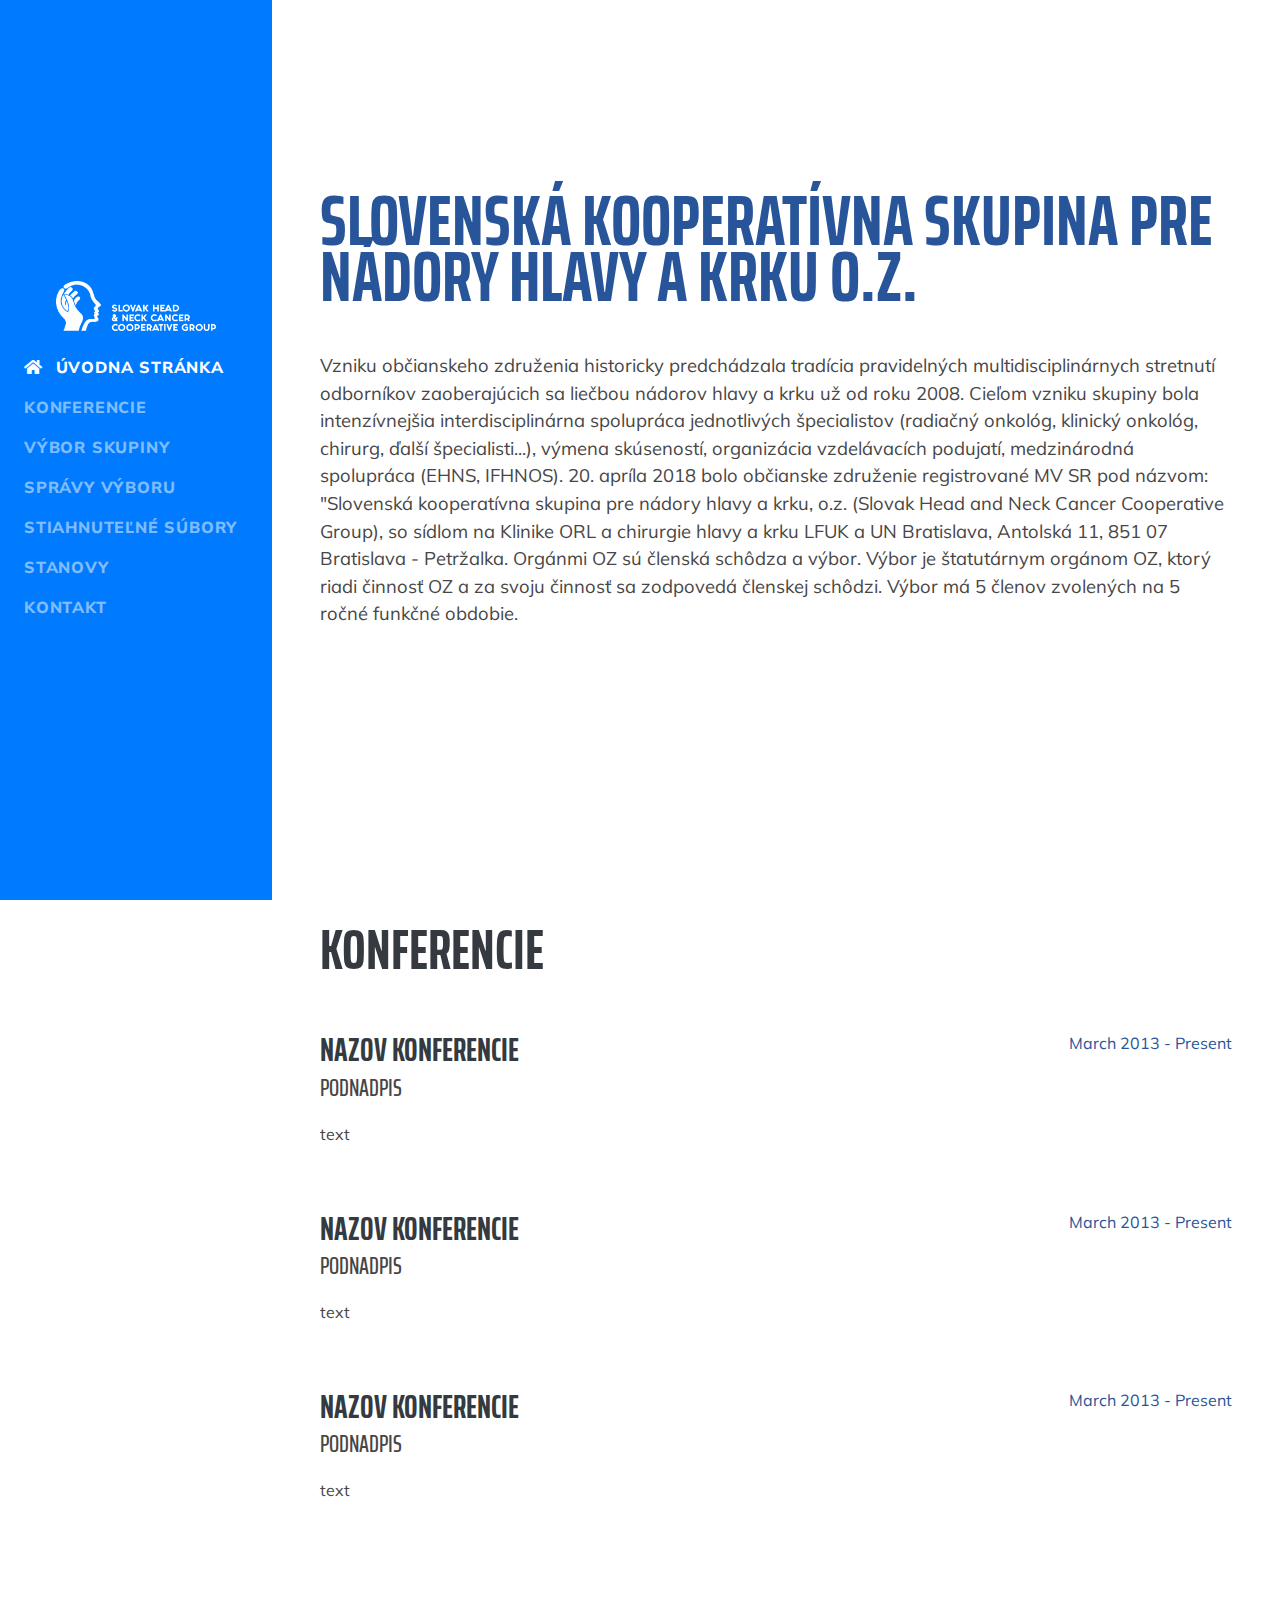
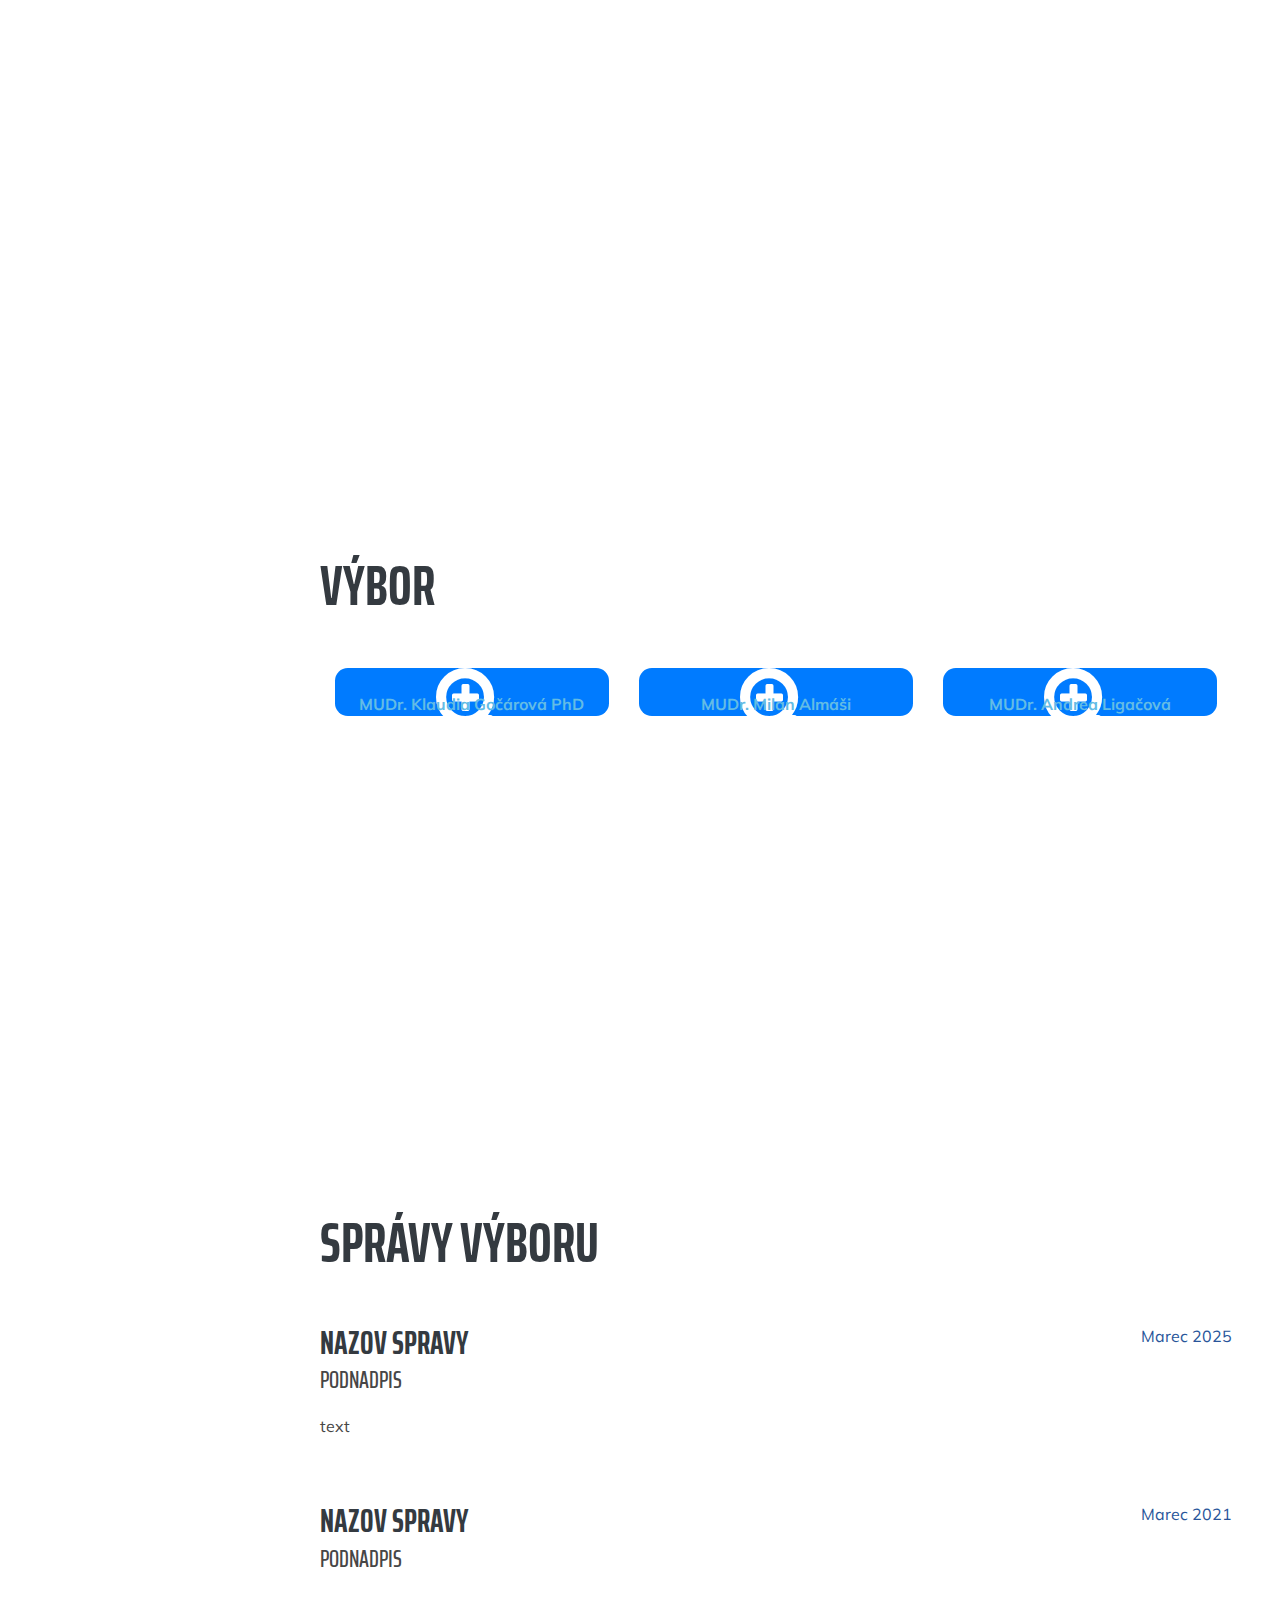
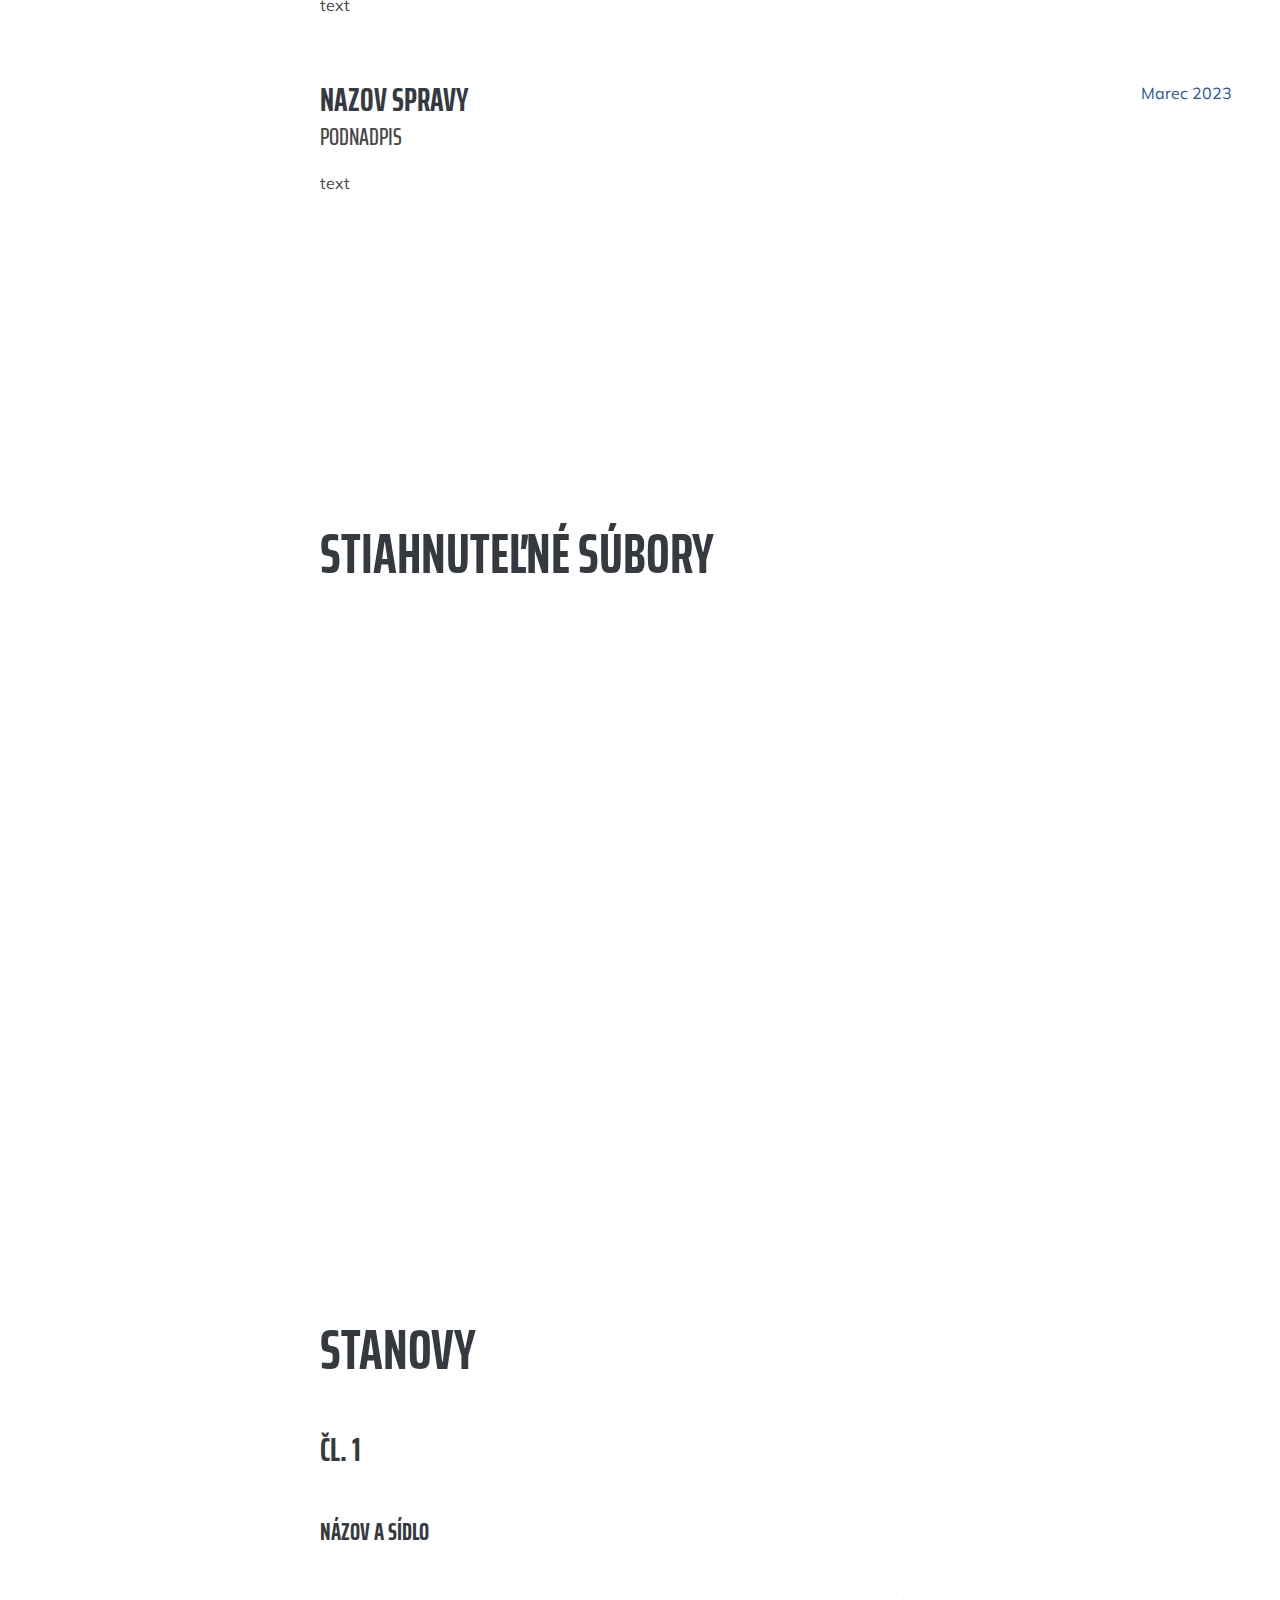
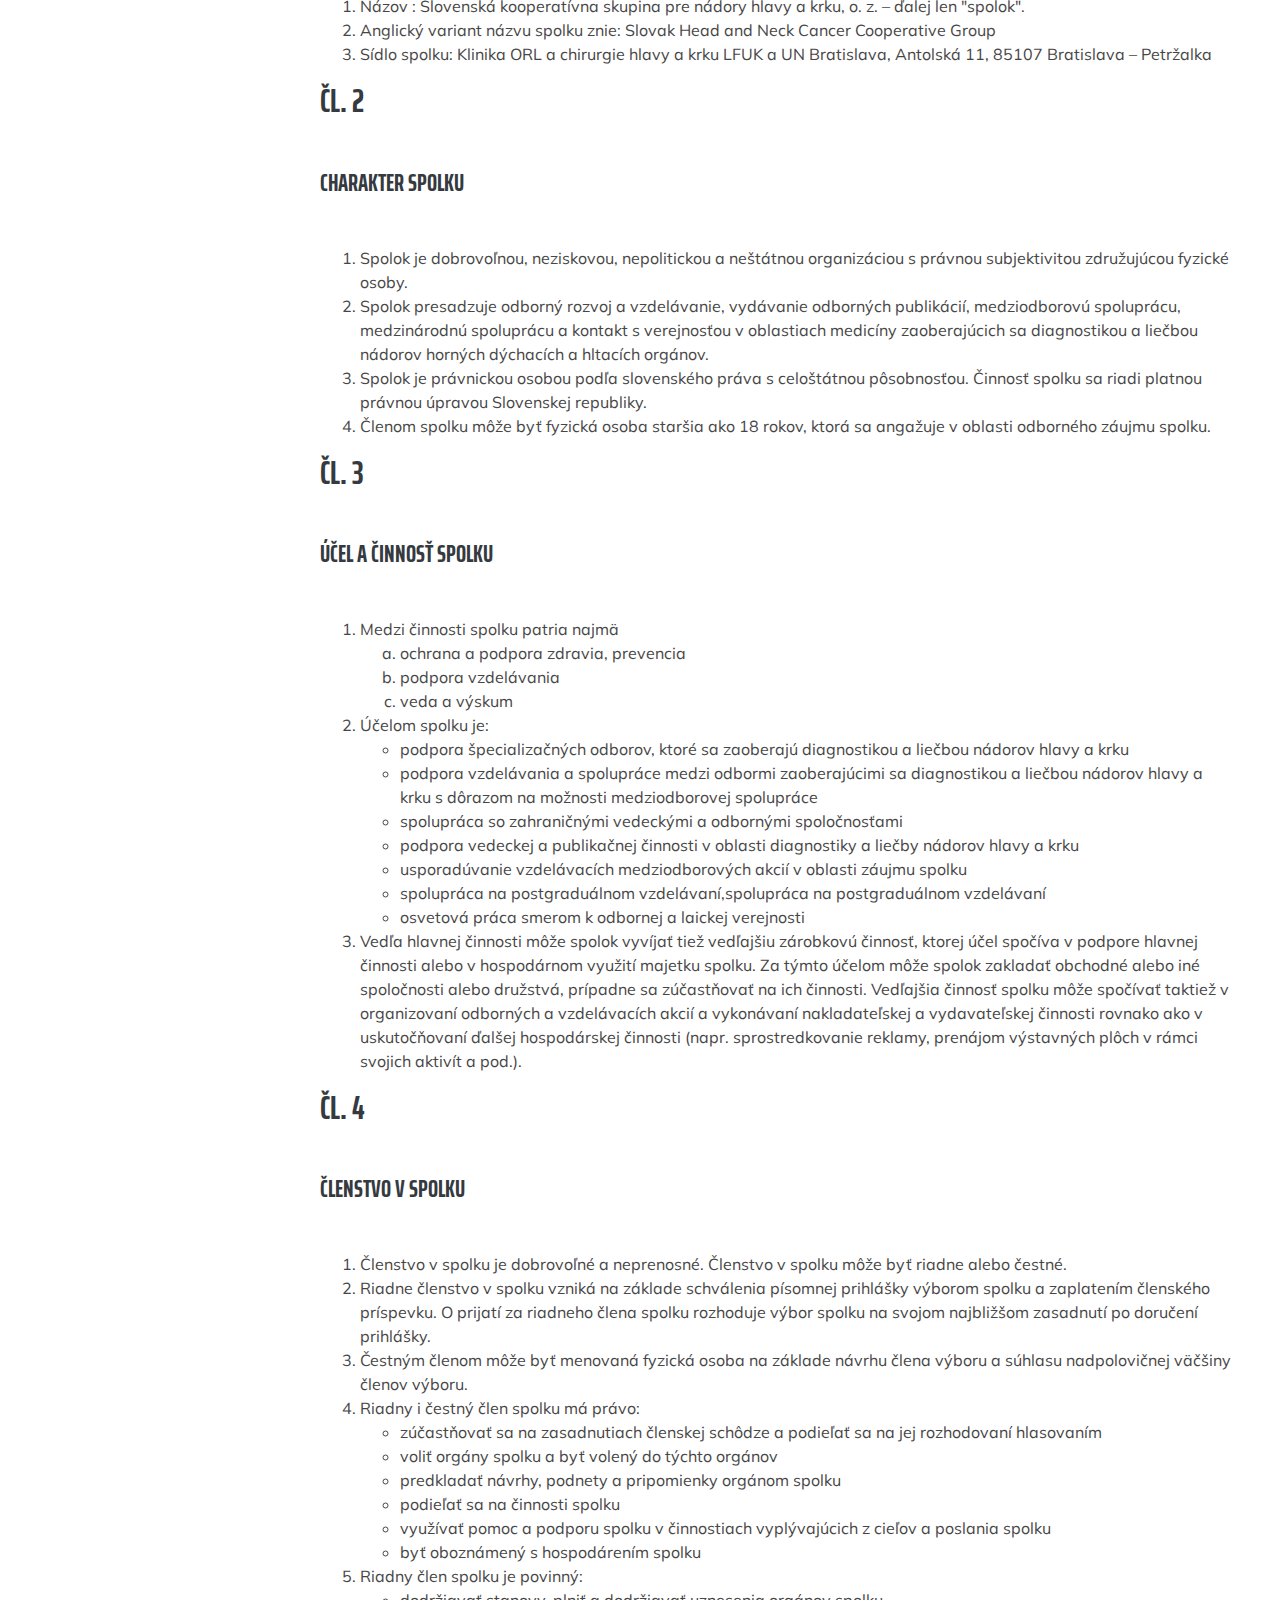
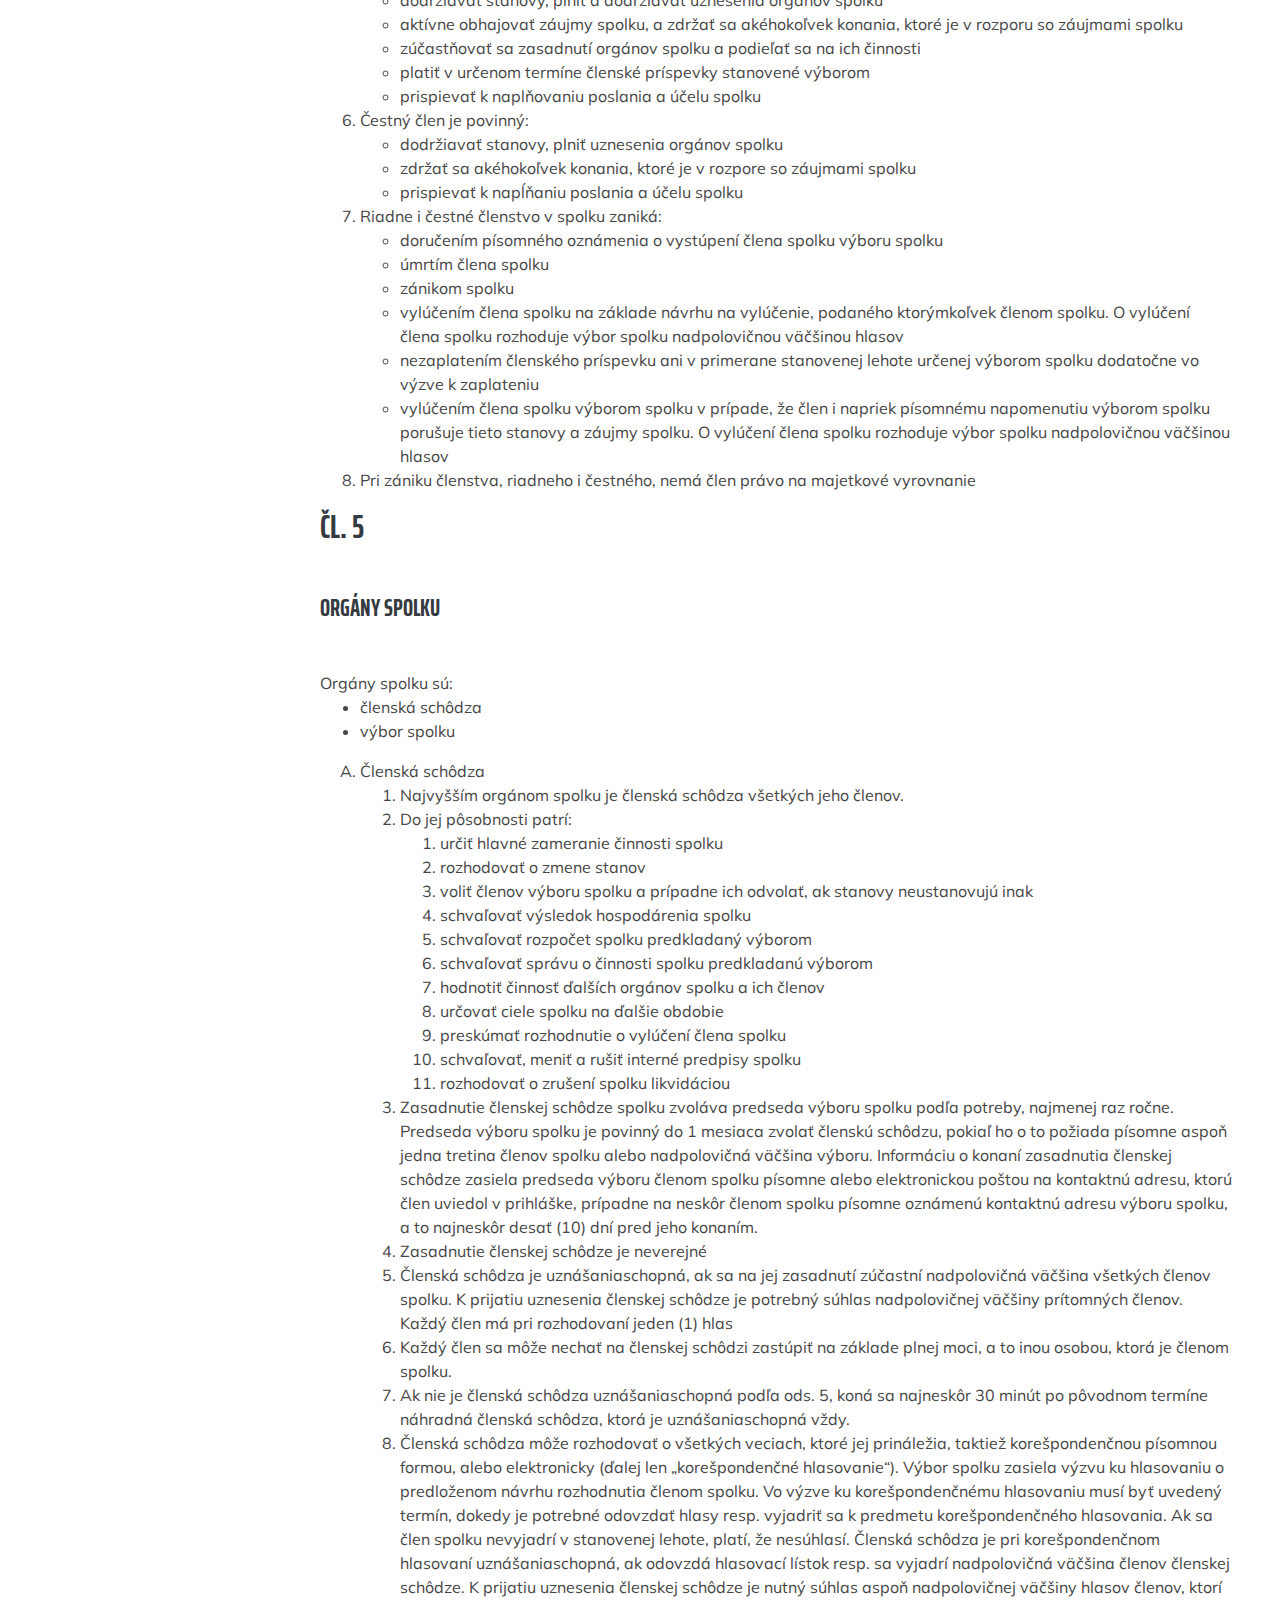
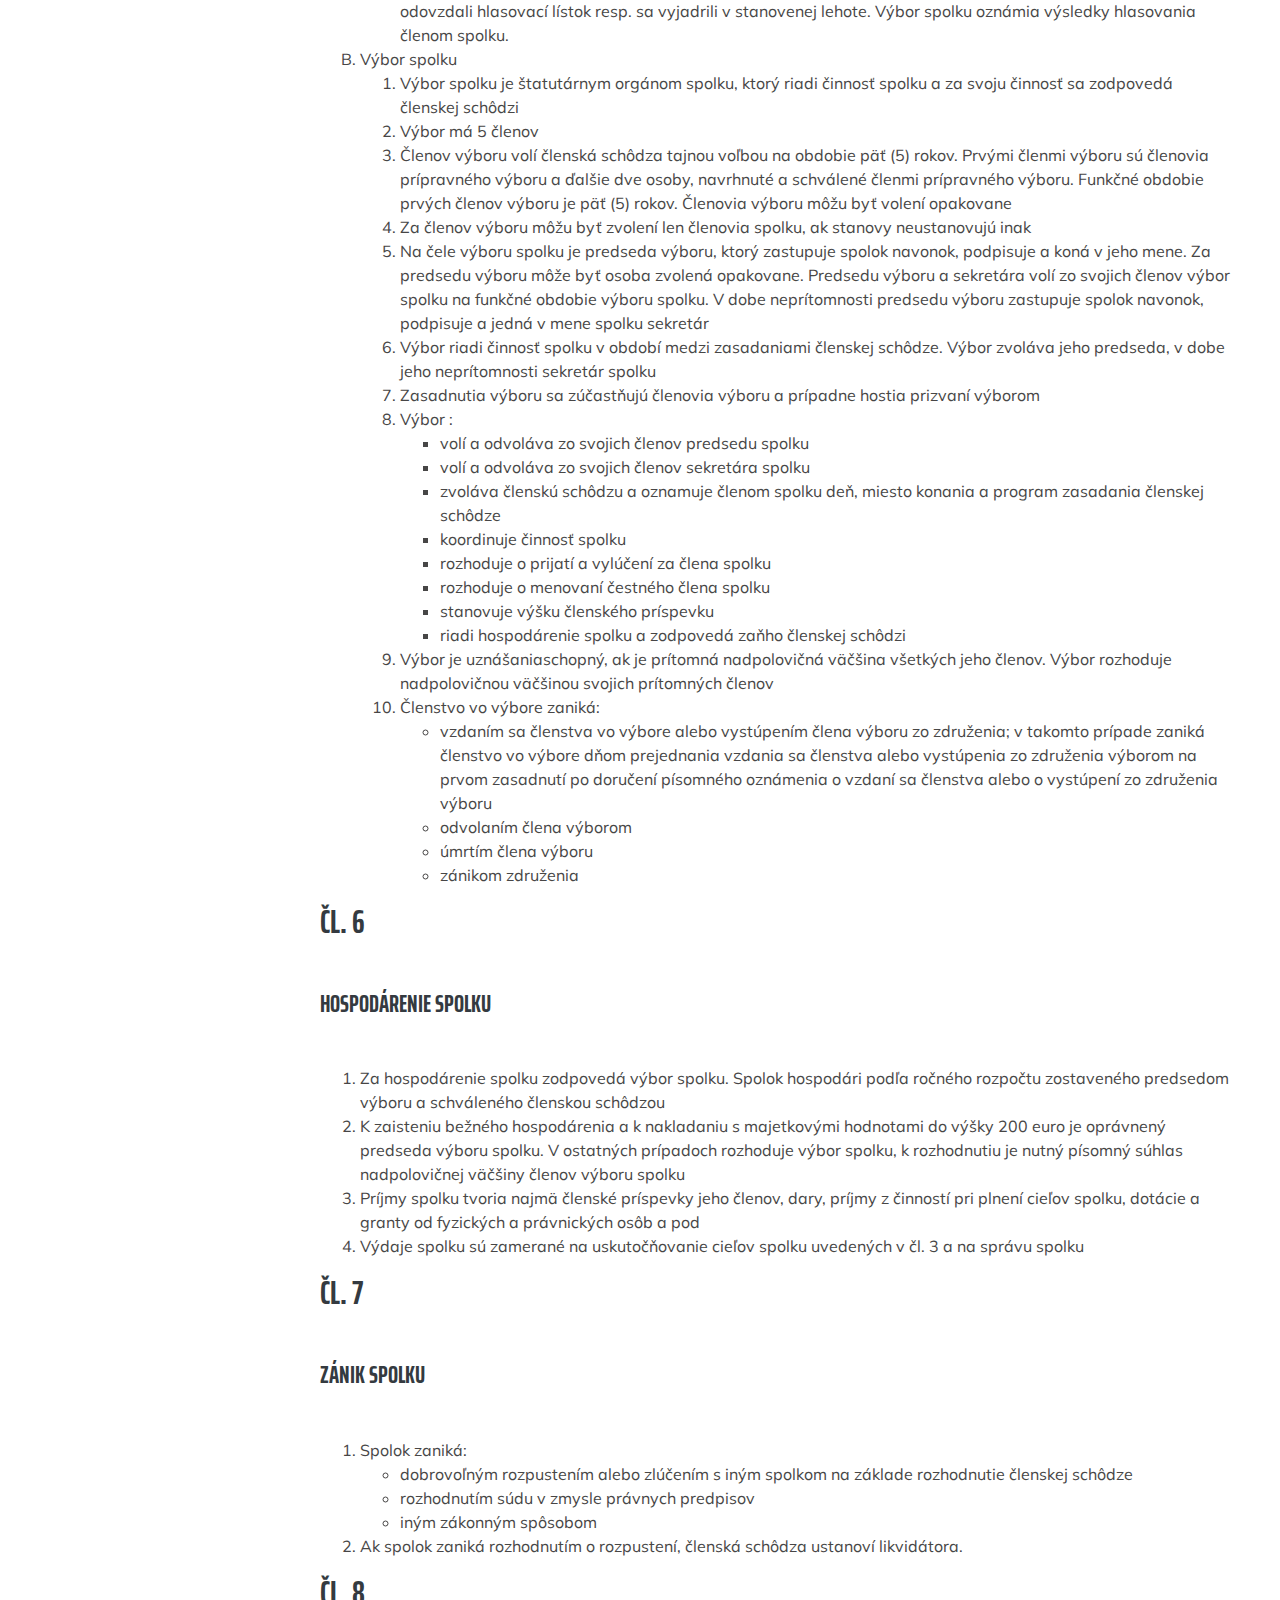
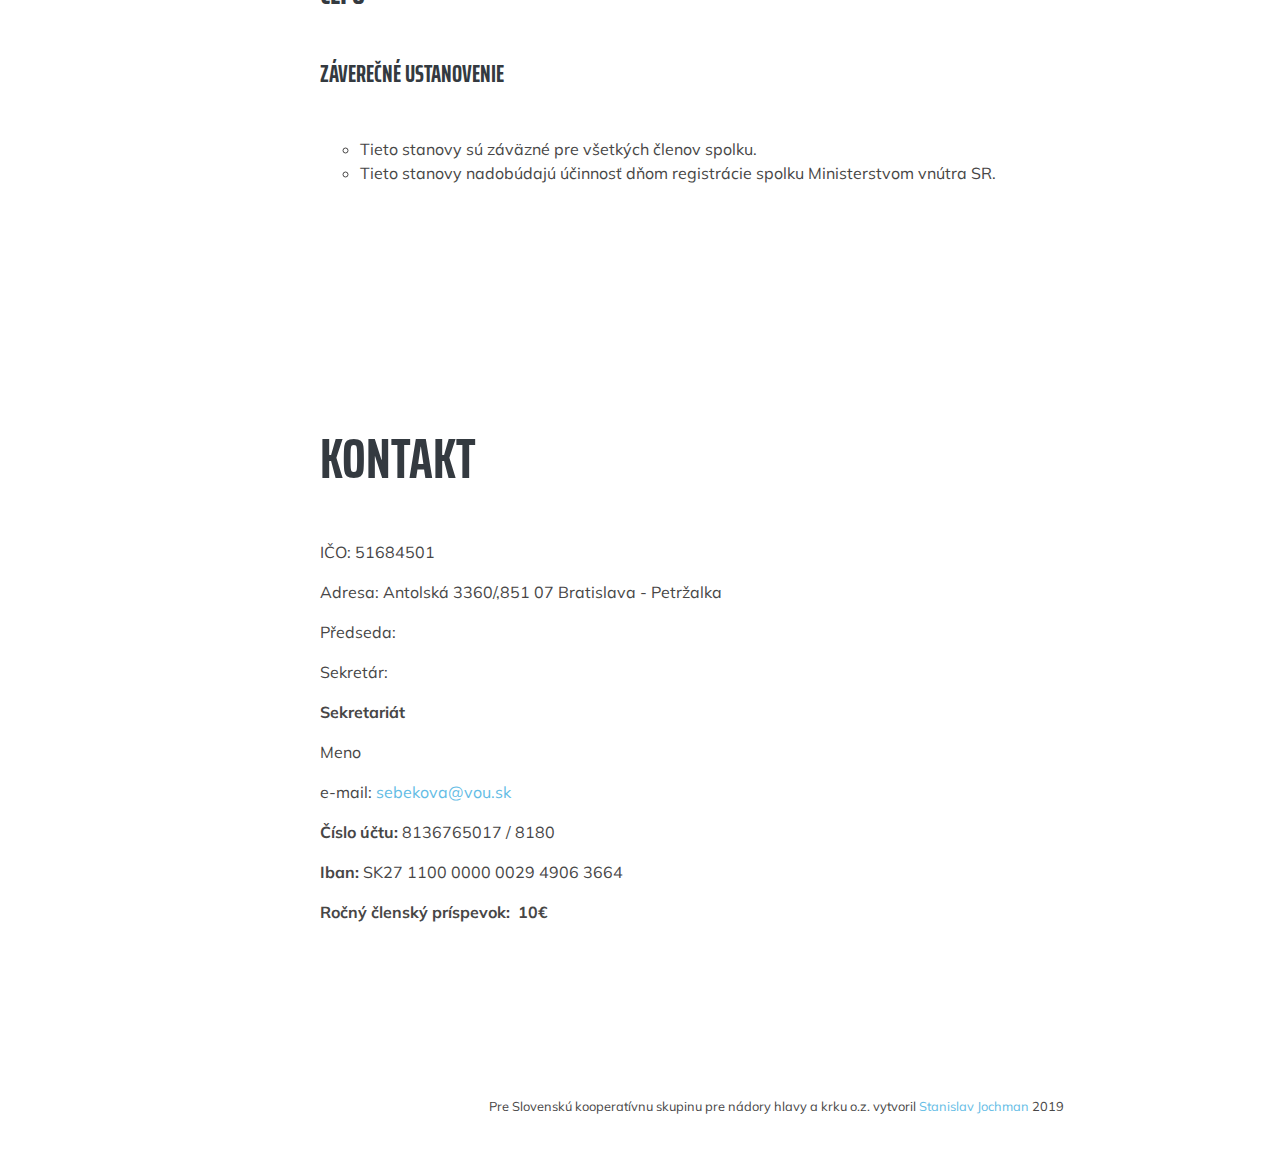
==== commit f32f8775: "commit" ====
--- a/index.html
+++ b/index.html
@@ -75,14 +75,7 @@
             20. apríla 2018 bolo občianske združenie registrované MV SR pod názvom: "Slovenská kooperatívna skupina pre nádory hlavy a krku, o.z. (Slovak Head and Neck Cancer Cooperative Group), so sídlom na Klinike ORL a chirurgie hlavy a krku LFUK a UN Bratislava, Antolská 11, 851 07 Bratislava - Petržalka. 
             
             Orgánmi OZ sú členská schôdza a výbor. Výbor je štatutárnym orgánom OZ, ktorý riadi činnosť OZ a za svoju činnosť sa zodpovedá členskej schôdzi. Výbor má 5 členov zvolených na 5 ročné funkčné obdobie.</p>
-        <div class="social-icons">
-          <a href="#">
-            <i class="fab fa-linkedin-in"></i>
-          </a>
-          <a href="#">
-            <i class="fab fa-facebook-f"></i>
-          </a>
-        </div>
+        
       </div>
     </section>
 
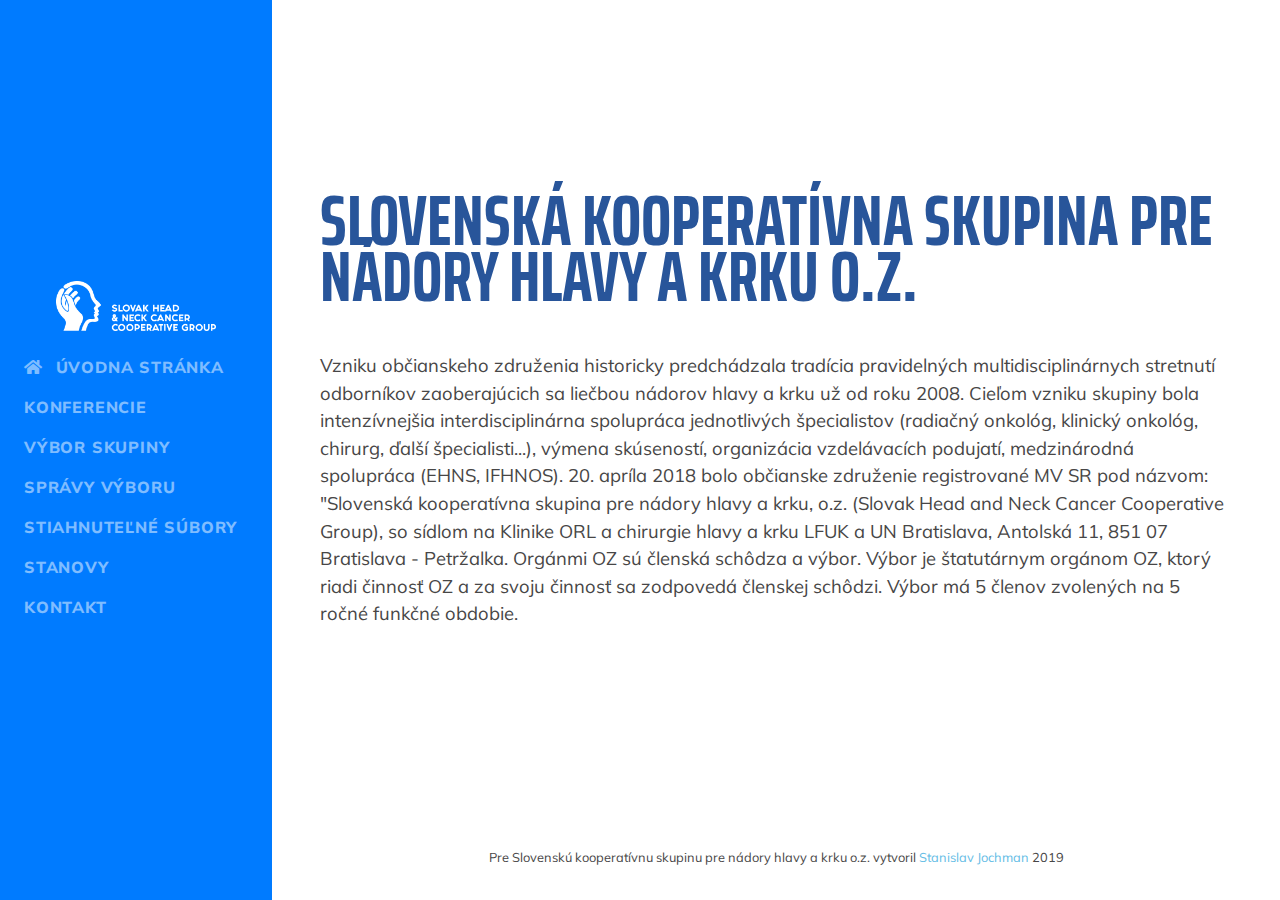
==== commit e27b7d51: "update" ====
--- a/index.html
+++ b/index.html
@@ -26,7 +26,7 @@
 <body id="page-top">
 
   <nav class="navbar text-md-left navbar-expand-lg navbar-dark bg-primary fixed-top" id="sideNav">
-    <a class="navbar-brand js-scroll-trigger" href="#page-top">
+    <a class="navbar-brand js-scroll-trigger" href="index.html">
       <span class="d-block d-lg-none fas fa-home"></span>
       <span class="d-none d-lg-block">
         <img class="img-fluid img-profile mx-auto mb-2" src="img/logo.png" alt="">
@@ -38,25 +38,25 @@
     <div class="collapse navbar-collapse" id="navbarSupportedContent">
       <ul class="navbar-nav">
         <li class="nav-item">
-          <a class="nav-link js-scroll-trigger" href="#page-top"><span class="fas fa-home">⠀</span>Úvodna stránka</a>
+          <a class="nav-link js-scroll-trigger" href="index.html"><span class="fas fa-home">⠀</span>Úvodna stránka</a>
         </li>
         <li class="nav-item">
-          <a class="nav-link js-scroll-trigger" href="#konferencie">Konferencie</a>
+          <a class="nav-link js-scroll-trigger" href="konferencie.html">Konferencie</a>
         </li>
         <li class="nav-item">
-          <a class="nav-link js-scroll-trigger" href="#vybor">Výbor skupiny</a>
+          <a class="nav-link js-scroll-trigger" href="vybor.html">Výbor skupiny</a>
         </li>
         <li class="nav-item">
-          <a class="nav-link js-scroll-trigger" href="#spravy">Správy výboru</a>
+          <a class="nav-link js-scroll-trigger" href="spravy.html">Správy výboru</a>
         </li>
         <li class="nav-item">
-          <a class="nav-link js-scroll-trigger" href="#stiahnutelne">Stiahnuteľné súbory</a>
+          <a class="nav-link js-scroll-trigger" href="subory.html">Stiahnuteľné súbory</a>
         </li>
         <li class="nav-item">
-          <a class="nav-link js-scroll-trigger" href="#stanovy">Stanovy</a>
+          <a class="nav-link js-scroll-trigger" href="stanovy.html">Stanovy</a>
         </li>
         <li class="nav-item">
-          <a class="nav-link js-scroll-trigger" href="#kontakt">Kontakt</a>
+          <a class="nav-link js-scroll-trigger" href="kontakt.html">Kontakt</a>
         </li>
       </ul>
     </div>
@@ -80,398 +80,10 @@
     </section>
 
 
-    <section class="resume-section p-3 p-lg-5 d-flex justify-content-center" id="konferencie">
-      <div class="w-100">
-        <h2 class="mb-5">Konferencie</h2>
-
-        <div class="resume-item d-flex flex-column flex-md-row justify-content-between mb-5">
-          <div class="resume-content">
-            <h3 class="mb-0">nazov konferencie</h3>
-            <div class="subheading mb-3">podnadpis</div>
-            <p>text</p>
-          </div>
-          <div class="resume-date text-md-right">
-            <span class="text-primary">March 2013 - Present</span>
-          </div>
-        </div>
-
-        <div class="resume-item d-flex flex-column flex-md-row justify-content-between mb-5">
-            <div class="resume-content">
-              <h3 class="mb-0">nazov konferencie</h3>
-              <div class="subheading mb-3">podnadpis</div>
-              <p>text</p>
-            </div>
-            <div class="resume-date text-md-right">
-              <span class="text-primary">March 2013 - Present</span>
-            </div>
-        </div>
-
-        <div class="resume-item d-flex flex-column flex-md-row justify-content-between mb-5">
-            <div class="resume-content">
-              <h3 class="mb-0">nazov konferencie</h3>
-              <div class="subheading mb-3">podnadpis</div>
-              <p>text</p>
-            </div>
-            <div class="resume-date text-md-right">
-              <span class="text-primary">March 2013 - Present</span>
-            </div>
-        </div>
-      </div>
-    </section>
-
-
-    <section class="resume-section p-3 p-lg-5 d-flex align-items-center" id="vybor">
-      <div class="w-100">
-        <h2 class="mb-5">Výbor</h2>
-          <div class="portfolio">
-            <div class="container">
-              <div class="row">
-                <div class="col-md-6 col-lg-4">
-                  <div class="portfolio-item d-block mx-auto">
-                    <div class="portfolio-item-caption d-flex position-absolute h-100 w-100">
-                      <div class="portfolio-item-caption-content my-auto w-100 text-center text-white">
-                        <i class="fas fa-search-plus fa-3x"></i>
-                      </div>
-                    </div>
-                    <img class="img-fluid about_people_img" src="https://i.pinimg.com/originals/b5/e6/d6/b5e6d6c39a235e9f7b2ec8ef12ee565d.jpg" alt="">
-                    <div class="about_people_box"><p class="text-center about_people">MUDr. Klaudia Gočárová PhD</p></div>
-                  </div>
-                </div>
-                <div class="col-md-6 col-lg-4">
-                    <div class="portfolio-item d-block mx-auto">
-                      <div class="portfolio-item-caption d-flex position-absolute h-100 w-100">
-                        <div class="portfolio-item-caption-content my-auto w-100 text-center text-white">
-                          <i class="fas fa-search-plus fa-3x"></i>
-                        </div>
-                      </div>
-                      <img class="img-fluid about_people_img" src="https://cdn.pixabay.com/photo/2016/10/09/18/03/smile-1726471_960_720.jpg" alt="">
-                      <div class="about_people_box"><p class="text-center about_people">MUDr. Milan Almáši</p></div>
-                    </div>
-                  </div>
-                <div class="col-md-6 col-lg-4">
-                  <div class="portfolio-item d-block mx-auto">
-                    <div class="portfolio-item-caption d-flex position-absolute h-100 w-100">
-                      <div class="portfolio-item-caption-content my-auto w-100 text-center text-white">
-                        <i class="fas fa-search-plus fa-3x"></i>
-                      </div>
-                    </div>
-                    <img class="img-fluid about_people_img" src="https://i.pinimg.com/originals/b5/e6/d6/b5e6d6c39a235e9f7b2ec8ef12ee565d.jpg" alt="">
-                    <div class="about_people_box"><p class="text-center about_people">MUDr. Andrea Ligačová</p></div>
-                  </div>
-                </div>
-              </div>
-            </div>
-          </div>
-      </div>
-    </section>
-
     
-
-    <section class="resume-section p-3 p-lg-5 d-flex align-items-center" id="spravy">
-      <div class="w-100">
-        <h2 class="mb-5">Správy výboru</h2>
-        <div class="resume-item d-flex flex-column flex-md-row justify-content-between mb-5">
-            <div class="resume-content">
-              <h3 class="mb-0">Nazov spravy</h3>
-              <div class="subheading mb-3">podnadpis</div>
-              <p>text</p>
-            </div>
-            <div class="resume-date text-md-right">
-              <span class="text-primary">Marec 2025</span>
-            </div>
-        </div>
-        <div class="resume-item d-flex flex-column flex-md-row justify-content-between mb-5">
-            <div class="resume-content">
-              <h3 class="mb-0">Nazov spravy</h3>
-              <div class="subheading mb-3">podnadpis</div>
-              <p>text</p>
-            </div>
-            <div class="resume-date text-md-right">
-              <span class="text-primary">Marec 2021</span>
-            </div>
-        </div>
-        <div class="resume-item d-flex flex-column flex-md-row justify-content-between mb-5">
-            <div class="resume-content">
-              <h3 class="mb-0">Nazov spravy</h3>
-              <div class="subheading mb-3">podnadpis</div>
-              <p>text</p>
-            </div>
-            <div class="resume-date text-md-right">
-              <span class="text-primary">Marec 2023</span>
-            </div>
-        </div>
-        
-      </div>
-    </section>
-
-    <section class="resume-section p-3 p-lg-5 d-flex align-items-center" id="stiahnutelne">
-      <div class="w-100">
-        <h2 class="mb-5">Stiahnuteľné súbory</h2>
-        <div class="g-signin2" id="google-login-button" data-onsuccess="onSignIn" onclick="Onclick()"  data-theme="dark"></div>
-        <div class="iframe-container">
-          <iframe class="drive" id="drive" src=""></iframe>
-        </div>
-      </div>
-    </section>
-
-
-    <section class="resume-section p-3 p-lg-5 d-flex align-items-center" id="stanovy">
-      <div class="w-100">
-        <h2 class="mb-5">Stanovy</h2>
-        <h3 class="mb-5">Čl. 1</h3>
-        <h4 class="mb-5">Názov a sídlo</h4>
-        <ol>
-          <li>Názov : Slovenská kooperatívna skupina pre nádory hlavy a krku, o. z. – ďalej len "spolok".</li>
-          <li>Anglický variant názvu spolku znie: Slovak Head and Neck Cancer Cooperative Group</li>
-          <li>Sídlo spolku: Klinika ORL a chirurgie hlavy a krku LFUK a UN Bratislava, Antolská 11, 85107 Bratislava – Petržalka</li>
-        </ol>
-        <h3 class="mb-5">Čl. 2</h3>
-        <h4 class="mb-5">Charakter spolku</h4>
-        <ol>
-          <li>Spolok je dobrovoľnou, neziskovou, nepolitickou a neštátnou organizáciou s právnou subjektivitou združujúcou fyzické osoby.</li>
-          <li>Spolok presadzuje odborný rozvoj a vzdelávanie, vydávanie odborných publikácií, medziodborovú spoluprácu, medzinárodnú spoluprácu a kontakt s verejnosťou v oblastiach medicíny zaoberajúcich sa diagnostikou a liečbou nádorov horných dýchacích a hltacích orgánov.</li>
-          <li>Spolok je právnickou osobou podľa slovenského práva s celoštátnou pôsobnosťou. Činnosť spolku sa riadi platnou právnou úpravou Slovenskej republiky.</li>
-          <li>Členom spolku môže byť fyzická osoba staršia ako 18 rokov, ktorá sa angažuje v oblasti odborného záujmu spolku.</li>
-        </ol>
-        <h3 class="mb-5">Čl. 3</h3>
-        <h4 class="mb-5">Účel a činnosť spolku</h4>
-        <ol>
-            <li>Medzi činnosti spolku patria najmä
-              <ol type="a">
-                <li>ochrana a podpora zdravia, prevencia</li>
-                <li>podpora vzdelávania</li>
-                <li>veda a výskum</li>
-              </ol>
-            </li>
-            <li>Účelom spolku je:
-                <ul>
-                    <li>podpora špecializačných odborov, ktoré sa zaoberajú diagnostikou a liečbou nádorov hlavy a krku</li>
-                    <li>podpora vzdelávania a spolupráce medzi odbormi zaoberajúcimi sa diagnostikou a liečbou nádorov hlavy a krku s dôrazom na možnosti medziodborovej spolupráce</li>
-                    <li>spolupráca so zahraničnými vedeckými a odbornými spoločnosťami</li>
-                    <li>podpora vedeckej a publikačnej činnosti v oblasti diagnostiky a liečby nádorov hlavy a krku</li>
-                    <li>usporadúvanie vzdelávacích medziodborových akcií v oblasti záujmu spolku</li>
-                    <li>spolupráca na postgraduálnom vzdelávaní,spolupráca na postgraduálnom vzdelávaní</li>
-                    <li>osvetová práca smerom k odbornej a laickej verejnosti</li>
-                  </ul>
-            </li>
-            <li>Vedľa hlavnej činnosti môže spolok vyvíjať tiež vedľajšiu zárobkovú činnosť, ktorej účel spočíva
-                v podpore hlavnej činnosti alebo v hospodárnom využití majetku spolku. Za týmto účelom môže
-                spolok zakladať obchodné alebo iné spoločnosti alebo družstvá, prípadne sa zúčastňovať na ich
-                činnosti. Vedľajšia činnosť spolku môže spočívať taktiež v organizovaní odborných a vzdelávacích
-                akcií a vykonávaní nakladateľskej a vydavateľskej činnosti rovnako ako v uskutočňovaní ďalšej
-                hospodárskej činnosti (napr. sprostredkovanie reklamy, prenájom výstavných plôch v rámci
-                svojich aktivít a pod.).</li>
-          </ol>
-        <h3 class="mb-5">Čl. 4</h3>
-        <h4 class="mb-5">Členstvo v spolku</h4>
-        <ol>
-            <li>Členstvo v spolku je dobrovoľné a neprenosné. Členstvo v spolku môže byť riadne alebo čestné.</li>
-            <li>Riadne členstvo v spolku vzniká na základe schválenia písomnej prihlášky výborom spolku a
-                zaplatením členského príspevku. O prijatí za riadneho člena spolku rozhoduje výbor spolku na
-                svojom najbližšom zasadnutí po doručení prihlášky.</li>
-            <li>Čestným členom môže byť menovaná fyzická osoba na základe návrhu člena výboru a súhlasu
-                nadpolovičnej väčšiny členov výboru.</li>
-            <li>Riadny i čestný člen spolku má právo:
-                <ul>
-                  <li>zúčastňovať sa na zasadnutiach členskej schôdze a podieľať sa na jej rozhodovaní hlasovaním</li>
-                  <li>voliť orgány spolku a byť volený do týchto orgánov</li>
-                  <li>predkladať návrhy, podnety a pripomienky orgánom spolku</li>
-                  <li>podieľať sa na činnosti spolku</li>
-                  <li>využívať pomoc a podporu spolku v činnostiach vyplývajúcich z cieľov a poslania spolku</li>
-                  <li>byť oboznámený s hospodárením spolku</li>
-                </ul>
-            </li>
-            <li>Riadny člen spolku je povinný:
-              <ul>
-                  <li>dodržiavať stanovy, plniť a dodržiavať uznesenia orgánov spolku</li>
-                  <li>aktívne obhajovať záujmy spolku, a zdržať sa akéhokoľvek konania, ktoré je v rozporu so záujmami spolku</li>
-                  <li>zúčastňovať sa zasadnutí orgánov spolku a podieľať sa na ich činnosti</li>
-                  <li>platiť v určenom termíne členské príspevky stanovené výborom</li>
-                  <li>prispievať k naplňovaniu poslania a účelu spolku</li>
-                </ul>
-            </li>
-            <li>Čestný člen je povinný:
-              <ul>
-                  <li>dodržiavať stanovy, plniť uznesenia orgánov spolku</li>
-                  <li>zdržať sa akéhokoľvek konania, ktoré je v rozpore so záujmami spolku</li>
-                  <li>prispievať k napĺňaniu poslania a účelu spolku</li>
-              </ul>
-            </li>
-            <li>Riadne i čestné členstvo v spolku zaniká:
-              <ul>
-                  <li>doručením písomného oznámenia o vystúpení člena spolku výboru spolku</li>
-                  <li>úmrtím člena spolku</li>
-                  <li>zánikom spolku</li>
-                  <li>vylúčením člena spolku na základe návrhu na vylúčenie, podaného ktorýmkoľvek členom
-                      spolku. O vylúčení člena spolku rozhoduje výbor spolku nadpolovičnou väčšinou hlasov</li>
-                  <li>nezaplatením členského príspevku ani v primerane stanovenej lehote určenej výborom
-                      spolku dodatočne vo výzve k zaplateniu</li>
-                  <li>vylúčením člena spolku výborom spolku v prípade, že člen i napriek písomnému
-                      napomenutiu výborom spolku porušuje tieto stanovy a záujmy spolku. O vylúčení člena
-                      spolku rozhoduje výbor spolku nadpolovičnou väčšinou hlasov</li>
-                </ul>
-            </li>
-            <li>Pri zániku členstva, riadneho i čestného, nemá člen právo na majetkové vyrovnanie</li>
-          </ol>
-        <h3 class="mb-5">Čl. 5</h3>
-        <h4 class="mb-5">Orgány spolku</h4>
-        Orgány spolku sú:
-        <ul>
-            <li>členská schôdza</li>
-            <li>výbor spolku</li>
-        </ul>
-        <ol type="A">
-            <li>Členská schôdza
-              <ol type="1">
-                <li>Najvyšším orgánom spolku je členská schôdza všetkých jeho členov.</li>
-                <li>Do jej pôsobnosti patrí:
-                  <ul style="list-style-type:sqare;">
-                    <li>určiť hlavné zameranie činnosti spolku</li>
-                    <li>rozhodovať o zmene stanov</li>
-                    <li>voliť členov výboru spolku a prípadne ich odvolať, ak stanovy neustanovujú inak</li>
-                    <li>schvaľovať výsledok hospodárenia spolku</li>
-                    <li>schvaľovať rozpočet spolku predkladaný výborom</li>
-                    <li>schvaľovať správu o činnosti spolku predkladanú výborom</li>
-                    <li>hodnotiť činnosť ďalších orgánov spolku a ich členov</li>
-                    <li>určovať ciele spolku na ďalšie obdobie</li>
-                    <li>preskúmať rozhodnutie o vylúčení člena spolku</li>
-                    <li>schvaľovať, meniť a rušiť interné predpisy spolku</li>
-                    <li>rozhodovať o zrušení spolku likvidáciou</li>
-                  </ul>
-                </li>
-                <li>Zasadnutie členskej schôdze spolku zvoláva predseda výboru spolku podľa potreby,
-                    najmenej raz ročne. Predseda výboru spolku je povinný do 1 mesiaca zvolať členskú
-                    schôdzu, pokiaľ ho o to požiada písomne aspoň jedna tretina členov spolku alebo
-                    nadpolovičná väčšina výboru. Informáciu o konaní zasadnutia členskej schôdze zasiela
-                    predseda výboru členom spolku písomne alebo elektronickou poštou na kontaktnú
-                    adresu, ktorú člen uviedol v prihláške, prípadne na neskôr členom spolku písomne
-                    oznámenú kontaktnú adresu výboru spolku, a to najneskôr desať (10) dní pred jeho
-                    konaním.</li>
-                <li>Zasadnutie členskej schôdze je neverejné</li>
-                <li>Členská schôdza je uznášaniaschopná, ak sa na jej zasadnutí zúčastní nadpolovičná
-                    väčšina všetkých členov spolku. K prijatiu uznesenia členskej schôdze je potrebný súhlas
-                    nadpolovičnej väčšiny prítomných členov. Každý člen má pri rozhodovaní jeden (1) hlas</li>
-                <li>Každý člen sa môže nechať na členskej schôdzi zastúpiť na základe plnej moci, a to inou
-                    osobou, ktorá je členom spolku.</li>
-                <li>Ak nie je členská schôdza uznášaniaschopná podľa ods. 5, koná sa najneskôr 30 minút po
-                    pôvodnom termíne náhradná členská schôdza, ktorá je uznášaniaschopná vždy.</li>
-                <li>Členská schôdza môže rozhodovať o všetkých veciach, ktoré jej prináležia, taktiež
-                    korešpondenčnou písomnou formou, alebo elektronicky (ďalej len „korešpondenčné
-                    hlasovanie“). Výbor spolku zasiela výzvu ku hlasovaniu o predloženom návrhu
-                    rozhodnutia členom spolku. Vo výzve ku korešpondenčnému hlasovaniu musí byť
-                    uvedený termín, dokedy je potrebné odovzdať hlasy resp. vyjadriť sa k predmetu
-                    korešpondenčného hlasovania. Ak sa člen spolku nevyjadrí v stanovenej lehote, platí, že
-                    nesúhlasí. Členská schôdza je pri korešpondenčnom hlasovaní uznášaniaschopná, ak
-                    odovzdá hlasovací lístok resp. sa vyjadrí nadpolovičná väčšina členov členskej schôdze. K
-                    prijatiu uznesenia členskej schôdze je nutný súhlas aspoň nadpolovičnej väčšiny hlasov
-                    členov, ktorí odovzdali hlasovací lístok resp. sa vyjadrili v stanovenej lehote. Výbor
-                    spolku oznámia výsledky hlasovania členom spolku.</li>
-              </ol>
-            </li>
-            <li>Výbor spolku
-              <ol type="1">
-                <li>Výbor spolku je štatutárnym orgánom spolku, ktorý riadi činnosť spolku a za svoju
-                    činnosť sa zodpovedá členskej schôdzi</li>
-                <li>Výbor má 5 členov</li>
-                <li>Členov výboru volí členská schôdza tajnou voľbou na obdobie päť (5) rokov. Prvými
-                    členmi výboru sú členovia prípravného výboru a ďalšie dve osoby, navrhnuté
-                    a schválené členmi prípravného výboru. Funkčné obdobie prvých členov výboru je päť
-                    (5) rokov. Členovia výboru môžu byť volení opakovane</li>
-                <li>Za členov výboru môžu byť zvolení len členovia spolku, ak stanovy neustanovujú inak</li>
-                <li>Na čele výboru spolku je predseda výboru, ktorý zastupuje spolok navonok, podpisuje a
-                    koná v jeho mene. Za predsedu výboru môže byť osoba zvolená opakovane. Predsedu
-                    výboru a sekretára volí zo svojich členov výbor spolku na funkčné obdobie výboru
-                    spolku. V dobe neprítomnosti predsedu výboru zastupuje spolok navonok, podpisuje a
-                    jedná v mene spolku sekretár</li>
-                <li>Výbor riadi činnosť spolku v období medzi zasadaniami členskej schôdze. Výbor zvoláva
-                    jeho predseda, v dobe jeho neprítomnosti sekretár spolku</li>
-                <li>Zasadnutia výboru sa zúčastňujú členovia výboru a prípadne hostia prizvaní výborom</li>
-                <li>Výbor :
-                  <ul>
-                    <li>volí a odvoláva zo svojich členov predsedu spolku</li>
-                    <li>volí a odvoláva zo svojich členov sekretára spolku</li>
-                    <li>zvoláva členskú schôdzu a oznamuje členom spolku deň, miesto konania a
-                        program zasadania členskej schôdze</li>
-                    <li>koordinuje činnosť spolku</li>
-                    <li>rozhoduje o prijatí a vylúčení za člena spolku</li>
-                    <li>rozhoduje o menovaní čestného člena spolku</li>
-                    <li>stanovuje výšku členského príspevku</li>
-                    <li>riadi hospodárenie spolku a zodpovedá zaňho členskej schôdzi</li>
-                  </ul>
-                </li>
-                <li>Výbor je uznášaniaschopný, ak je prítomná nadpolovičná väčšina všetkých jeho členov.
-                    Výbor rozhoduje nadpolovičnou väčšinou svojich prítomných členov</li>
-                <li>Členstvo vo výbore zaniká:
-                  <ul style="list-style-type: circle;">
-                    <li>vzdaním sa členstva vo výbore alebo vystúpením člena výboru zo združenia;
-                        v takomto prípade zaniká členstvo vo výbore dňom prejednania vzdania sa
-                        členstva alebo vystúpenia zo združenia výborom na prvom zasadnutí po doručení
-                        písomného oznámenia o vzdaní sa členstva alebo o vystúpení zo združenia výboru</li>
-                    <li>odvolaním člena výborom</li>
-                    <li>úmrtím člena výboru</li>
-                    <li>zánikom združenia</li>
-                  </ul>
-                </li>
-              </ol>
-            </li>
-          </ol>
-        <h3 class="mb-5">Čl. 6</h3>
-        <h4 class="mb-5">Hospodárenie spolku</h4>
-          <ol>
-            <li>Za hospodárenie spolku zodpovedá výbor spolku. Spolok hospodári podľa ročného rozpočtu
-                zostaveného predsedom výboru a schváleného členskou schôdzou</li>
-            <li>K zaisteniu bežného hospodárenia a k nakladaniu s majetkovými hodnotami do výšky 200 euro
-                je oprávnený predseda výboru spolku. V ostatných prípadoch rozhoduje výbor spolku,
-                k rozhodnutiu je nutný písomný súhlas nadpolovičnej väčšiny členov výboru spolku</li>
-            <li>Príjmy spolku tvoria najmä členské príspevky jeho členov, dary, príjmy z činností pri plnení cieľov
-                spolku, dotácie a granty od fyzických a právnických osôb a pod</li>
-            <li>Výdaje spolku sú zamerané na uskutočňovanie cieľov spolku uvedených v čl. 3 a na správu
-                spolku</li>
-          </ol>
-        <h3 class="mb-5">Čl. 7</h3>
-        <h4 class="mb-5">Zánik spolku</h4>
-          <ol>
-            <li>Spolok zaniká:
-              <ul style="list-style-type: circle;">
-                <li>dobrovoľným rozpustením alebo zlúčením s iným spolkom na základe rozhodnutie
-                    členskej schôdze</li>
-                <li>rozhodnutím súdu v zmysle právnych predpisov</li>
-                <li>iným zákonným spôsobom</li>
-              </ul>
-            </li>
-            <li>Ak spolok zaniká rozhodnutím o rozpustení, členská schôdza ustanoví likvidátora.</li>
-          </ol>
-        <h3 class="mb-5">Čl. 8</h3>
-        <h4 class="mb-5">Záverečné ustanovenie</h4>
-          <ul style="list-style-type: circle;">
-              <li>Tieto stanovy sú záväzné pre všetkých členov spolku.</li>
-              <li>Tieto stanovy nadobúdajú účinnosť dňom registrácie spolku Ministerstvom vnútra SR.</li>
-          </ul>
-        
-      </div>
-    </section>
-
-
-
-    <section class="resume-section p-3 p-lg-5 d-flex align-items-center" id="kontakt">
-      <div class="w-100">
-        <h2 class="mb-5">Kontakt</h2>
-          <p><span>IČO: 51684501</span></p>
-          <p><span>Adresa: Antolská 3360/,851 07 Bratislava - Petržalka</span></p>
-          <p><span>Předseda: </span></p>
-          <p><span>Sekretár: </span></p>
-          <p><strong>Sekretariát </strong></p>
-          <p>Meno</p>
-          <p>e-mail:&nbsp;<a href="mailto:monika.mikulasova@fnmotol.cz">sebekova@vou.sk</a></p>
-          <p><span><strong>Číslo účtu:</strong> 8136765017 / 8180</span></p>
-          <p><span><strong>Iban:</strong> SK27 1100 0000 0029 4906 3664</span></p>
-          <!--<p><span>web: </span></p>-->
-          <p><strong>Ročný členský príspevok:&nbsp; 10€</strong></p></div>
-      </div>
-    </section>
     <div class="copyright py-4 text-center text-black">
       <div class="container">
-        <small>Pre Slovenskú kooperatívnu skupinu pre nádory hlavy a krku o.z. vytvoril <a href="http://stanislavjochman.wz.sk/" target="_blank">Stanislav Jochman</a> 2019</small>
+        <small>Pre Slovenskú kooperatívnu skupinu pre nádory hlavy a krku o.z. vytvoril <a href="http://stanislavjochman.sk/" target="_blank">Stanislav Jochman</a> 2019</small>
       </div>
     </div>
   </div>
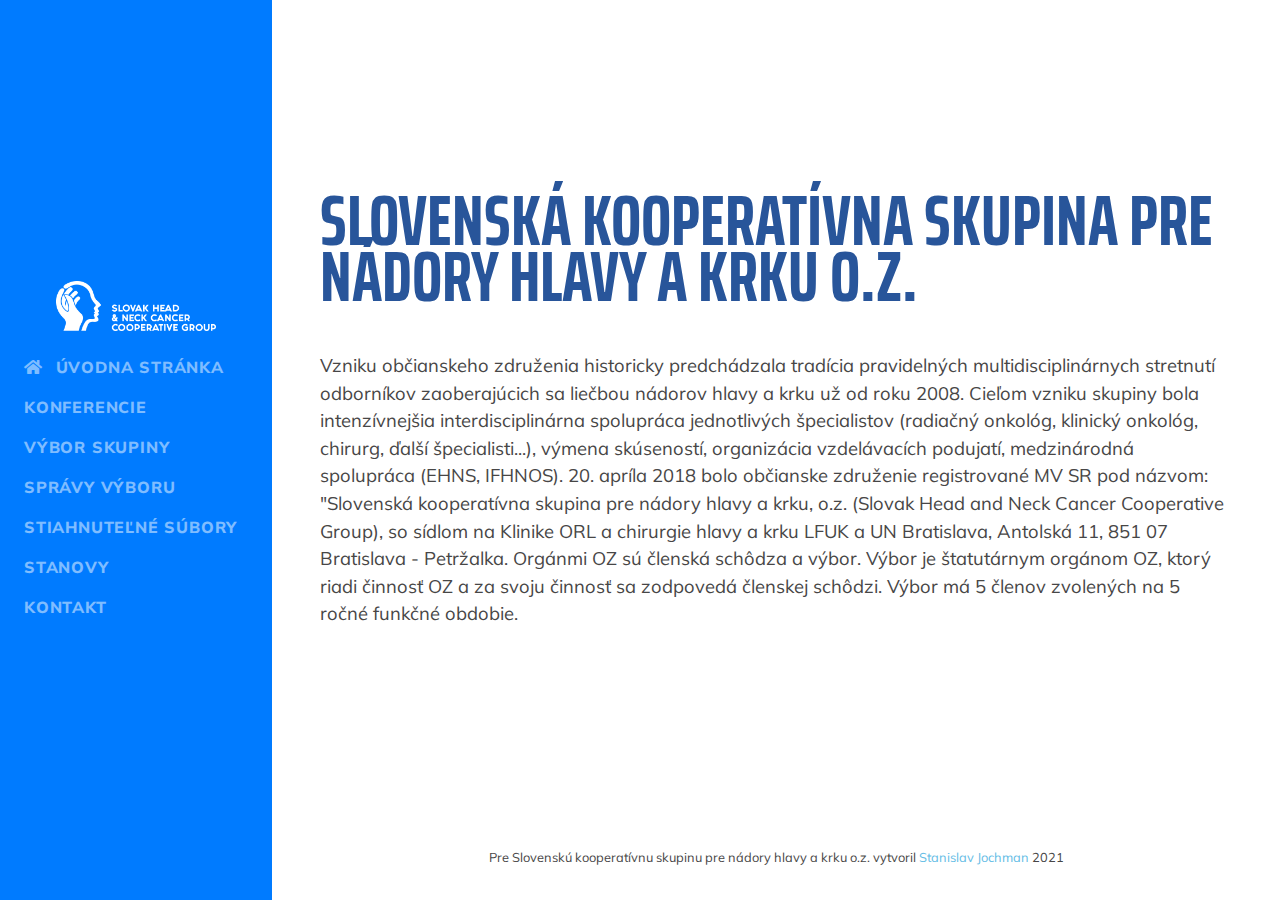
==== commit 483a306d: "commit" ====
--- a/index.html
+++ b/index.html
@@ -26,7 +26,7 @@
 <body id="page-top">
 
   <nav class="navbar text-md-left navbar-expand-lg navbar-dark bg-primary fixed-top" id="sideNav">
-    <a class="navbar-brand js-scroll-trigger" href="index.html">
+    <a class="navbar-brand js-scroll-trigger" href="https://kooperativnaskupina.sk/">
       <span class="d-block d-lg-none fas fa-home"></span>
       <span class="d-none d-lg-block">
         <img class="img-fluid img-profile mx-auto mb-2" src="img/logo.png" alt="">
@@ -38,7 +38,7 @@
     <div class="collapse navbar-collapse" id="navbarSupportedContent">
       <ul class="navbar-nav">
         <li class="nav-item">
-          <a class="nav-link js-scroll-trigger" href="index.html"><span class="fas fa-home">⠀</span>Úvodna stránka</a>
+          <a class="nav-link js-scroll-trigger" href="https://kooperativnaskupina.sk"><span class="fas fa-home">⠀</span>Úvodna stránka</a>
         </li>
         <li class="nav-item">
           <a class="nav-link js-scroll-trigger" href="konferencie.html">Konferencie</a>
@@ -83,7 +83,7 @@
     
     <div class="copyright py-4 text-center text-black">
       <div class="container">
-        <small>Pre Slovenskú kooperatívnu skupinu pre nádory hlavy a krku o.z. vytvoril <a href="http://stanislavjochman.sk/" target="_blank">Stanislav Jochman</a> 2019</small>
+        <small>Pre Slovenskú kooperatívnu skupinu pre nádory hlavy a krku o.z. vytvoril <a href="http://stanislavjochman.sk/" target="_blank">Stanislav Jochman</a> 2021</small>
       </div>
     </div>
   </div>
--- a/css/style.css
+++ b/css/style.css
@@ -319,4 +319,19 @@
 }
 .copyright {
   margin-top: -5rem;
-}+}
+
+.name{
+  color: aliceblue;
+}
+
+/*
+
+form {display:block;width: 30%}
+form .input {display:inline-block;vertical-align:top;margin:0px 10px 10px 10px;}
+form .buttons {display:block;margin:10px 10px 0px 10px;}
+form .button {height:40px;line-height:40px;background-color:#007bff!important;color:#ffffff;font-size:16px;font-weight:bold;padding:0px 15px 0px 15px;border-radius:15px;}
+form .input.value_titul_pred,
+form .input.value_titul_za {width:60%;}
+form .input.value_titul_pred input[type="text"],
+form .input.value_titul_za input[type="text"] {width:60%}*/